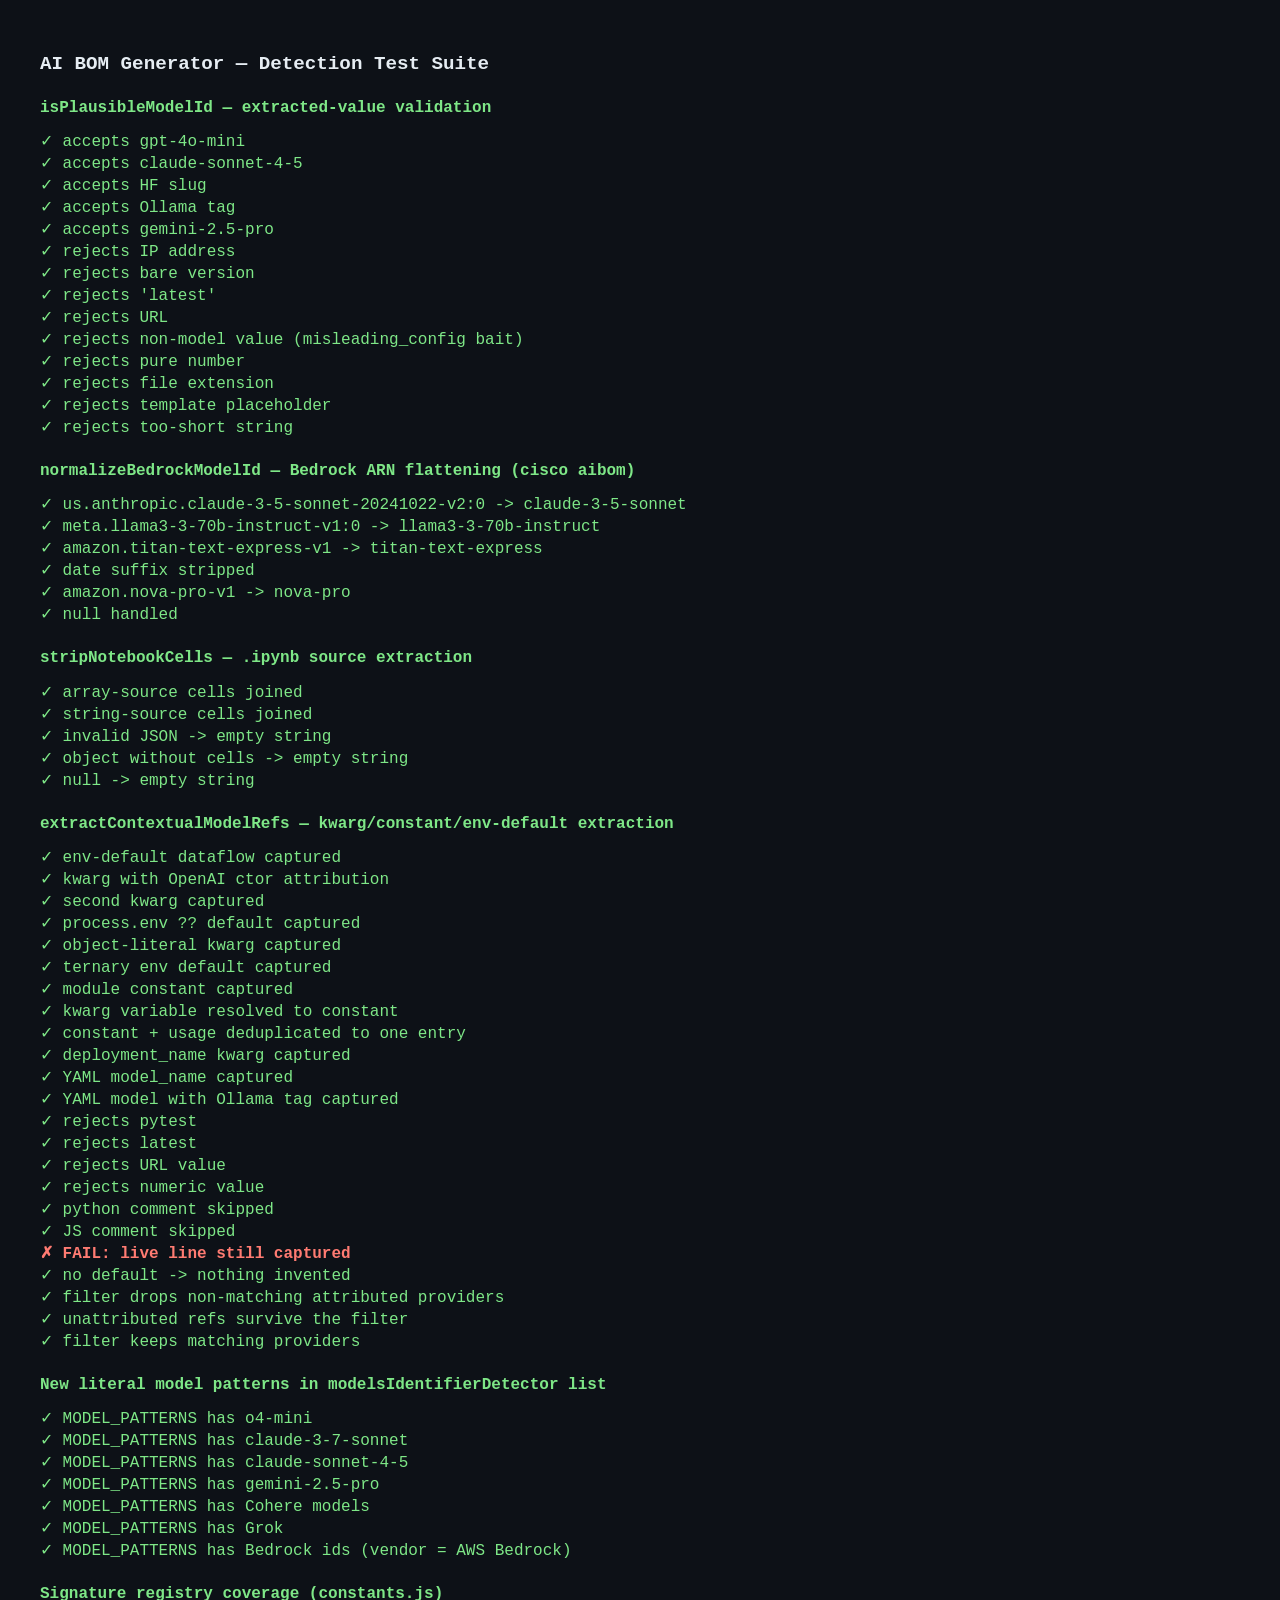
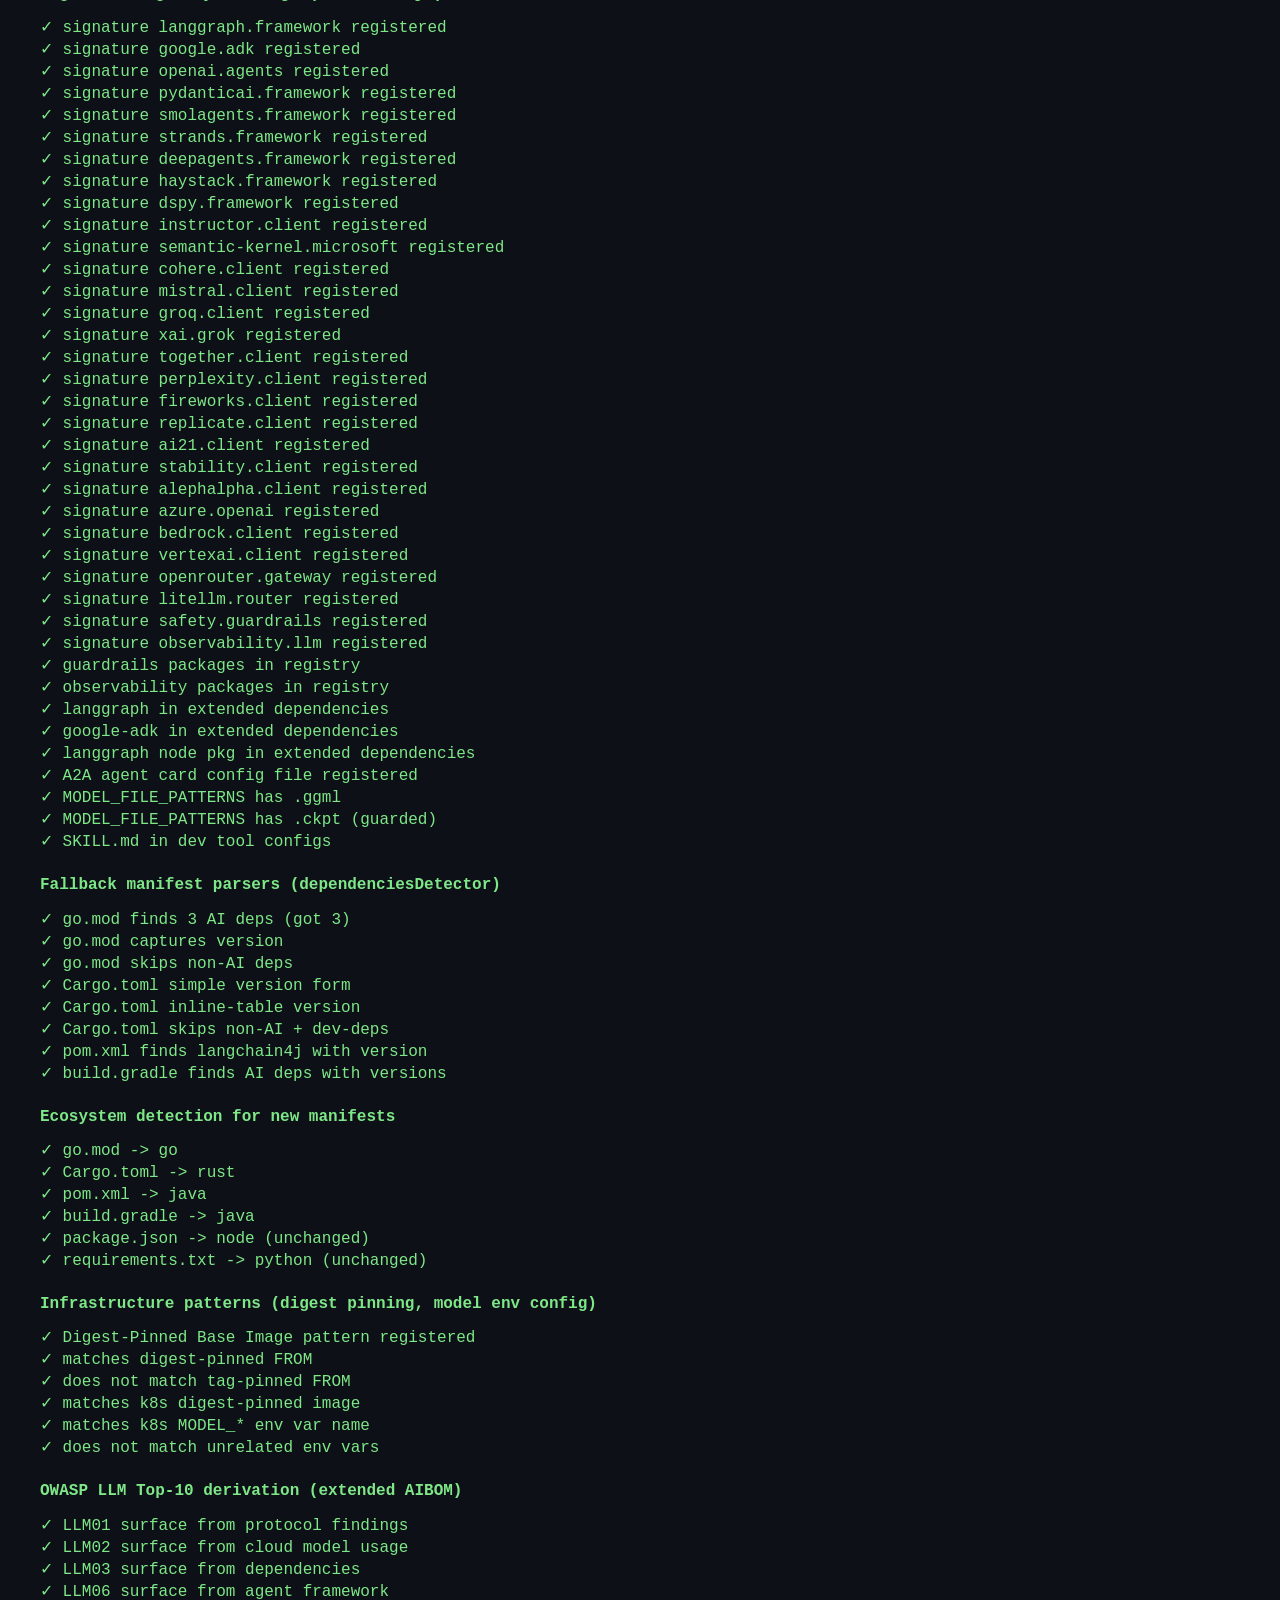
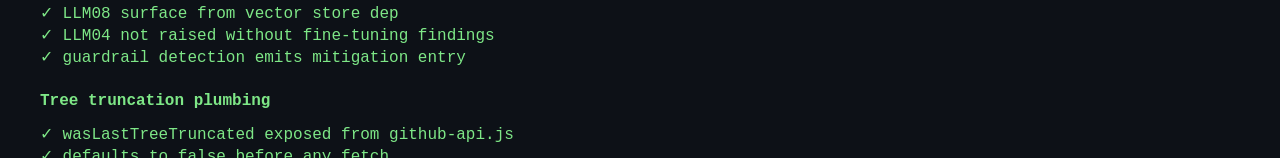
==== tests.html @ 9c6c22d3 "compliance to standard and fine dining" ====
<!DOCTYPE html>
<html lang="en">
<head>
<meta charset="UTF-8">
<meta name="viewport" content="width=device-width, initial-scale=1.0">
<title>AI BOM Generator - Detection Test Suite</title>
<!--
  Self-contained test harness for the detection logic added in the 2026-11 gap
  analysis (no backend, no frameworks - plain HTML/JS like the rest of the app).

  Run: open this file in a browser (or serve the repo root and visit /tests.html).
  It loads the real app scripts (constants/utils/github-api/detectors/
  extended-aibom-generator) and asserts against their pure functions with
  fixtures taken from the reference projects in projects/.
-->
<style>
  body { font-family: ui-monospace, monospace; background: #0d1117; color: #e6edf3; padding: 2rem; }
  h1 { font-size: 1.2rem; } h2 { font-size: 1rem; margin-top: 1.5rem; color: #7ee787; }
  .pass { color: #7ee787; } .fail { color: #ff7b72; font-weight: bold; }
  .case { padding: 1px 0; } #summary { margin-top: 1.5rem; font-size: 1.1rem; border-top: 1px solid #30363d; padding-top: 1rem; }
</style>
</head>
<body>
<h1>AI BOM Generator — Detection Test Suite</h1>
<div id="results"></div>
<div id="summary"></div>

<!-- Load the real app scripts (order matches index.html) -->
<script src="js/constants.js"></script>
<script src="js/utils.js"></script>
<script src="js/github-api.js"></script>
<script src="js/detectors.js"></script>
<script src="js/extended-aibom-generator.js"></script>

<script>
"use strict";
const out = [];
let passed = 0, failed = 0;
function assert(cond, msg) {
  if (cond) { passed++; out.push(`<div class="case pass">✓ ${msg}</div>`); }
  else { failed++; out.push(`<div class="case fail">✗ FAIL: ${msg}</div>`); }
}
function section(name) { out.push(`<h2>${name}</h2>`); }

// ---------------------------------------------------------------------------
section("isPlausibleModelId — extracted-value validation");
assert(isPlausibleModelId("gpt-4o-mini") === true, "accepts gpt-4o-mini");
assert(isPlausibleModelId("claude-sonnet-4-5") === true, "accepts claude-sonnet-4-5");
assert(isPlausibleModelId("meta-llama/Llama-2-7b-chat-hf") === true, "accepts HF slug");
assert(isPlausibleModelId("qwen3:4b") === true, "accepts Ollama tag");
assert(isPlausibleModelId("gemini-2.5-pro") === true, "accepts gemini-2.5-pro");
assert(isPlausibleModelId("192.168.1.1") === false, "rejects IP address");
assert(isPlausibleModelId("1.2.3") === false, "rejects bare version");
assert(isPlausibleModelId("latest") === false, "rejects 'latest'");
assert(isPlausibleModelId("https://api.openai.com") === false, "rejects URL");
assert(isPlausibleModelId("pytest") === false, "rejects non-model value (misleading_config bait)");
assert(isPlausibleModelId("12345") === false, "rejects pure number");
assert(isPlausibleModelId("logo.png") === false, "rejects file extension");
assert(isPlausibleModelId("{{model_name}}") === false, "rejects template placeholder");
assert(isPlausibleModelId("ab") === false, "rejects too-short string");

// ---------------------------------------------------------------------------
section("normalizeBedrockModelId — Bedrock ARN flattening (cisco aibom)");
assert(normalizeBedrockModelId("us.anthropic.claude-3-5-sonnet-20241022-v2:0") === "claude-3-5-sonnet",
  "us.anthropic.claude-3-5-sonnet-20241022-v2:0 -> claude-3-5-sonnet");
assert(normalizeBedrockModelId("meta.llama3-3-70b-instruct-v1:0") === "llama3-3-70b-instruct",
  "meta.llama3-3-70b-instruct-v1:0 -> llama3-3-70b-instruct");
assert(normalizeBedrockModelId("amazon.titan-text-express-v1") === "titan-text-express",
  "amazon.titan-text-express-v1 -> titan-text-express");
assert(normalizeBedrockModelId("anthropic.claude-3-5-haiku-20241022-v1:0") === "claude-3-5-haiku",
  "date suffix stripped");
assert(normalizeBedrockModelId("amazon.nova-pro-v1") === "nova-pro", "amazon.nova-pro-v1 -> nova-pro");
assert(normalizeBedrockModelId(null) === null, "null handled");

// ---------------------------------------------------------------------------
section("stripNotebookCells — .ipynb source extraction");
const nb = JSON.stringify({ cells: [
  { cell_type: "code", source: ["import openai as oa\n", "client = oa.OpenAI()"] },
  { cell_type: "markdown", source: ["# notes"] },
  { cell_type: "code", source: "model = \"gpt-4o\"" }
]});
const stripped = stripNotebookCells(nb);
assert(stripped.includes("client = oa.OpenAI()"), "array-source cells joined");
assert(stripped.includes("model = \"gpt-4o\""), "string-source cells joined");
assert(stripNotebookCells("not json") === "", "invalid JSON -> empty string");
assert(stripNotebookCells(JSON.stringify({ foo: 1 })) === "", "object without cells -> empty string");
assert(stripNotebookCells(null) === "", "null -> empty string");

// ---------------------------------------------------------------------------
section("extractContextualModelRefs — kwarg/constant/env-default extraction");
{
  // akumar0205 adversarial/env_driven.py scenario
  const py1 = 'import os\nfrom langchain_openai import ChatOpenAI\nSELECTED_MODEL = os.environ.get("APP_MODEL", "gpt-4o-mini")\nllm = ChatOpenAI(model=SELECTED_MODEL)\n';
  const r1 = extractContextualModelRefs(py1);
  assert(r1.some(r => r.model === "gpt-4o-mini" && r.method === "env-default"), "env-default dataflow captured");

  // cisco-style kwarg with constructor attribution
  const py2 = 'from openai import OpenAI\nclient = OpenAI(model="gpt-4o-mini-2024-07-18")\nresp = client.chat.completions.create(model="o4-mini", messages=[])\n';
  const r2 = extractContextualModelRefs(py2);
  assert(r2.some(r => r.model === "gpt-4o-mini-2024-07-18" && r.provider === "OpenAI"), "kwarg with OpenAI ctor attribution");
  assert(r2.some(r => r.model === "o4-mini"), "second kwarg captured");

  // JS wrapper factory (akumar adversarial/wrapper_factory.ts)
  const ts1 = 'import OpenAI from "openai";\nconst MODEL_NAME = process.env.APP_MODEL ?? "gpt-4o-mini";\nconst pinned = new OpenAI({ apiKey: key, model: "gpt-4.1-mini" });\n';
  const r3 = extractContextualModelRefs(ts1);
  assert(r3.some(r => r.model === "gpt-4o-mini" && r.method === "env-default"), "process.env ?? default captured");
  assert(r3.some(r => r.model === "gpt-4.1-mini"), "object-literal kwarg captured");

  // Ternary default
  const ts2 = 'const m = process.env.LLM_MODEL ? process.env.LLM_MODEL : "claude-sonnet-4-5";';
  assert(extractContextualModelRefs(ts2).some(r => r.model === "claude-sonnet-4-5"), "ternary env default captured");

  // Constant assignment + variable resolution
  // (assignment and its kwarg usage dedupe to one entry keyed by first method seen)
  const py3 = 'DEFAULT_MODEL = "deepseek-v3"\nagent = AssistantAgent(name="helper", model=DEFAULT_MODEL)\n';
  const r5 = extractContextualModelRefs(py3);
  assert(r5.some(r => r.model === "deepseek-v3"), "module constant captured");
  assert(r5.some(r => r.method === "constant-DEFAULT_MODEL"), "kwarg variable resolved to constant");
  assert(r5.filter(r => r.model === "deepseek-v3").length === 1, "constant + usage deduplicated to one entry");

  // Azure deployment_name
  const az = 'deployment = AzureOpenAI(azure_endpoint=ep, deployment_name="gpt-35-turbo", api_key=k)';
  assert(extractContextualModelRefs(az).some(r => r.model === "gpt-35-turbo"), "deployment_name kwarg captured");

  // YAML-style config
  const yml = 'provider:\n  model_name: "gemini-2.5-flash"\n  model: "qwen3:32b"\n';
  const ry = extractContextualModelRefs(yml);
  assert(ry.some(r => r.model === "gemini-2.5-flash"), "YAML model_name captured");
  assert(ry.some(r => r.model === "qwen3:32b"), "YAML model with Ollama tag captured");

  // False-positive baits (akumar misleading_config.yaml + junk kwargs)
  const fp = 'model_trainer = "pytest"\nfoo(model="latest")\nbar(model_name="https://api.example.com")\nbaz(model="12345")\n';
  const rf = extractContextualModelRefs(fp);
  assert(!rf.some(r => r.model === "pytest"), "rejects pytest");
  assert(!rf.some(r => r.model === "latest"), "rejects latest");
  assert(!rf.some(r => r.model.includes("https")), "rejects URL value");
  assert(!rf.some(r => r.model === "12345"), "rejects numeric value");

  // Comments skipped
  const cm = '# model = "gpt-4o"\n// const x = "claude-3-opus"\nconst y = "gemini-2.5-pro";\n';
  const rc = extractContextualModelRefs(cm);
  assert(!rc.some(r => r.model === "gpt-4o"), "python comment skipped");
  assert(!rc.some(r => r.model === "claude-3-opus"), "JS comment skipped");
  assert(rc.some(r => r.model === "gemini-2.5-pro"), "live line still captured");

  // No default -> no invented model
  const nd = 'model=os.environ.get("OPENAI_MODEL")\nfoo(model=API_MODEL)';
  assert(extractContextualModelRefs(nd).length === 0, "no default -> nothing invented");

  // Provider filter: attributed refs must match detected providers;
  // unattributed (provider === null) refs are kept deliberately - discovering
  // unknown models is the point of contextual extraction.
  {
    const rFiltered = extractContextualModelRefs(py2, new Set(["Anthropic"]));
    assert(!rFiltered.some(r => r.provider === "OpenAI"), "filter drops non-matching attributed providers");
    assert(rFiltered.some(r => r.provider === null && r.model === "o4-mini"), "unattributed refs survive the filter");
    assert(extractContextualModelRefs(py2, new Set(["OpenAI"])).length === 2, "filter keeps matching providers");
  }
}

// ---------------------------------------------------------------------------
section("New literal model patterns in modelsIdentifierDetector list");
{
  // MODEL_PATTERNS (config detector) derives from AI_SIGNATURES models entries:
  const mp = MODEL_PATTERNS.map(p => `${p.provider}|${p.pattern.source}`);
  assert(mp.some(s => s.startsWith("OpenAI|") && s.includes("o4-mini")), "MODEL_PATTERNS has o4-mini");
  assert(mp.some(s => s.startsWith("Anthropic|") && s.includes("claude-3-7-sonnet")), "MODEL_PATTERNS has claude-3-7-sonnet");
  assert(mp.some(s => s.startsWith("Anthropic|") && s.includes("claude-sonnet-4-5")), "MODEL_PATTERNS has claude-sonnet-4-5");
  assert(mp.some(s => s.startsWith("Google|") && s.includes("gemini-2\\.5-pro")), "MODEL_PATTERNS has gemini-2.5-pro");
  assert(mp.some(s => s.startsWith("Cohere|")), "MODEL_PATTERNS has Cohere models");
  assert(mp.some(s => s.startsWith("xAI|")), "MODEL_PATTERNS has Grok");
  assert(mp.some(s => s.startsWith("AWS Bedrock|")), "MODEL_PATTERNS has Bedrock ids (vendor = AWS Bedrock)");
}

// ---------------------------------------------------------------------------
section("Signature registry coverage (constants.js)");
{
  const all = Object.values(AI_SIGNATURES).flat();
  const ids = all.map(s => s.id);
  for (const expected of ["langgraph.framework", "google.adk", "openai.agents", "pydanticai.framework",
    "smolagents.framework", "strands.framework", "deepagents.framework", "haystack.framework",
    "dspy.framework", "instructor.client", "semantic-kernel.microsoft", "cohere.client", "mistral.client",
    "groq.client", "xai.grok", "together.client", "perplexity.client", "fireworks.client", "replicate.client",
    "ai21.client", "stability.client", "alephalpha.client", "azure.openai", "bedrock.client",
    "vertexai.client", "openrouter.gateway", "litellm.router", "safety.guardrails", "observability.llm"]) {
    assert(ids.includes(expected), `signature ${expected} registered`);
  }
  assert((AI_PACKAGE_REGISTRY.guardrails?.python || []).includes("nemoguardrails"), "guardrails packages in registry");
  assert((AI_PACKAGE_REGISTRY.llm_observability?.python || []).includes("langfuse"), "observability packages in registry");
  assert(AI_EXTENDED_DEPENDENCIES.python.includes("langgraph"), "langgraph in extended dependencies");
  assert(AI_EXTENDED_DEPENDENCIES.python.includes("google-adk"), "google-adk in extended dependencies");
  assert(AI_EXTENDED_DEPENDENCIES.node.includes("@langchain/langgraph"), "langgraph node pkg in extended dependencies");
  assert(AI_PROTOCOL_PATTERNS.a2a.config_files.includes(".well-known/agent.json"), "A2A agent card config file registered");
  assert(MODEL_FILE_PATTERNS.some(p => p.extension === ".ggml"), "MODEL_FILE_PATTERNS has .ggml");
  assert(MODEL_FILE_PATTERNS.some(p => p.extension === ".ckpt" && p.pathMatch), "MODEL_FILE_PATTERNS has .ckpt (guarded)");
  assert(AI_DEV_TOOLS.ide_copilots.config_files.includes("SKILL.md"), "SKILL.md in dev tool configs");
}

// ---------------------------------------------------------------------------
section("Fallback manifest parsers (dependenciesDetector)");
{
  const GO = ["github.com/sashabaranov/go-openai", "github.com/anthropics/anthropic-sdk-go", "github.com/tmc/langchaingo"];
  const RUST = ["async-openai", "candle-core"];
  const JAVA = ["dev.langchain4j:langchain4j", "com.openai:openai-java", "com.google.cloud:google-cloud-aiplatform"];

  const goMod = 'module github.com/example/app\n\ngo 1.22\n\nrequire github.com/sashabaranov/go-openai v1.32.5\n\nrequire (\n\tgithub.com/anthropics/anthropic-sdk-go v0.2.0\n\tgithub.com/gin-gonic/gin v0.9.1\n\tgithub.com/tmc/langchaingo v0.1.12\n)\n';
  const gd = findInGoMod(goMod, GO);
  assert(gd.length === 3, `go.mod finds 3 AI deps (got ${gd.length})`);
  assert(gd[0].version === "v1.32.5", "go.mod captures version");
  assert(findInGoMod("require github.com/stretchr/testify v1.9.0", GO).length === 0, "go.mod skips non-AI deps");

  const cargo = '[package]\nname = "app"\n\n[dependencies]\ntokio = { version = "1", features = ["full"] }\nasync-openai = "0.27"\ncandle-core = { version = "0.8" }\n\n[dev-dependencies]\nllm = "0.13"\n';
  const cd = findInCargoToml(cargo, RUST);
  assert(cd.some(d => d.name === "async-openai" && d.version === "0.27"), "Cargo.toml simple version form");
  assert(cd.some(d => d.name === "candle-core" && d.version === "0.8"), "Cargo.toml inline-table version");
  assert(!cd.some(d => d.name === "tokio" || d.name === "llm"), "Cargo.toml skips non-AI + dev-deps");

  const pom = '<project>\n  <dependency>\n    <groupId>dev.langchain4j</groupId>\n    <artifactId>langchain4j-open-ai</artifactId>\n    <version>1.0.0-beta3</version>\n  </dependency>\n  <dependency>\n    <groupId>org.apache.commons</groupId>\n    <artifactId>commons-lang3</artifactId>\n  </dependency>\n</project>';
  const pd = findInPomXml(pom, JAVA);
  assert(pd.length === 1 && pd[0].name === "dev.langchain4j:langchain4j-open-ai" && pd[0].version === "1.0.0-beta3",
    "pom.xml finds langchain4j with version");

  const gradle = 'dependencies {\n    implementation \'com.openai:openai-java:0.1.1\'\n    implementation "com.google.cloud:google-cloud-aiplatform:3.50.0"\n    testImplementation \'junit:junit:4.13\'\n}';
  const grd = findInGradle(gradle, JAVA);
  assert(grd.length === 2 && grd[0].version === "0.1.1", "build.gradle finds AI deps with versions");
}

// ---------------------------------------------------------------------------
section("Ecosystem detection for new manifests");
{
  assert(detectEcosystem("go.mod") === "go", "go.mod -> go");
  assert(detectEcosystem("Cargo.toml") === "rust", "Cargo.toml -> rust");
  assert(detectEcosystem("pom.xml") === "java", "pom.xml -> java");
  assert(detectEcosystem("build.gradle") === "java", "build.gradle -> java");
  assert(detectEcosystem("package.json") === "node", "package.json -> node (unchanged)");
  assert(detectEcosystem("requirements.txt") === "python", "requirements.txt -> python (unchanged)");
}

// ---------------------------------------------------------------------------
section("Infrastructure patterns (digest pinning, model env config)");
{
  const digest = INFRASTRUCTURE_PATTERNS.containerization.patterns.find(p => p.platform === "Digest-Pinned Base Image");
  assert(!!digest, "Digest-Pinned Base Image pattern registered");
  assert(digest && digest.pattern.test("FROM ghcr.io/acme/ai-service@sha256:" + "a".repeat(64)), "matches digest-pinned FROM");
  assert(digest && !digest.pattern.test("FROM python:3.11-slim"), "does not match tag-pinned FROM");

  const imgDigest = INFRASTRUCTURE_PATTERNS.orchestration.patterns.find(p => p.platform === "Digest-Pinned Container Image");
  assert(imgDigest && imgDigest.pattern.test("image: us-docker.pkg.dev/org/proj/ai-api@sha256:" + "b".repeat(64)), "matches k8s digest-pinned image");

  const modelEnv = INFRASTRUCTURE_PATTERNS.orchestration.patterns.find(p => p.platform === "AI Model Environment Config");
  assert(modelEnv && modelEnv.pattern.test("          - name: MODEL_DEPLOYMENT\n            value: gpt-4o-mini"), "matches k8s MODEL_* env var name");
  assert(modelEnv && !modelEnv.pattern.test("          - name: APP_LOG_LEVEL\n            value: debug"), "does not match unrelated env vars");
}

// ---------------------------------------------------------------------------
section("OWASP LLM Top-10 derivation (extended AIBOM)");
{
  const findings = [
    { category: "dependencies", title: "Dependency: chromadb", description: "LLM-related dependency: chromadb", dependencyInfo: { name: "chromadb" } },
    { category: "code", title: "CrewAI SDK Usage Detected", description: "Found CrewAI SDK usage" },
    { modelInfo: { provider: "OpenAI", modelName: "gpt-4o" }, title: "OpenAI model", description: "OpenAI model" },
    { category: "protocol", title: "MCP Server Config Usage", description: "Model Context Protocol (MCP) server config" }
  ];
  const owasp = assessOWASPLLMTop10(findings);
  assert(owasp.some(r => r.id === "LLM01" && r.status === "exposure-surface-detected"), "LLM01 surface from protocol findings");
  assert(owasp.some(r => r.id === "LLM02"), "LLM02 surface from cloud model usage");
  assert(owasp.some(r => r.id === "LLM03"), "LLM03 surface from dependencies");
  assert(owasp.some(r => r.id === "LLM06"), "LLM06 surface from agent framework");
  assert(owasp.some(r => r.id === "LLM08" && (r.rationale || "").includes("Vector stores")), "LLM08 surface from vector store dep");
  assert(!owasp.some(r => r.id === "LLM04"), "LLM04 not raised without fine-tuning findings");

  const mitigated = assessOWASPLLMTop10([
    { title: "Guardrails SDK Usage Detected", description: "Found Guardrails SDK usage in 1 file(s)" }
  ]);
  assert(mitigated.some(r => r.id === "MITIGATION"), "guardrail detection emits mitigation entry");
}

// ---------------------------------------------------------------------------
section("Tree truncation plumbing");
{
  assert(typeof wasLastTreeTruncated === "function", "wasLastTreeTruncated exposed from github-api.js");
  assert(wasLastTreeTruncated() === false, "defaults to false before any fetch");
}

// ---------------------------------------------------------------------------
document.getElementById("results").innerHTML = out.join("");
document.getElementById("summary").innerHTML =
  `<span class="${failed === 0 ? "pass" : "fail"}">${passed} passed, ${failed} failed</span>` +
  (failed === 0 ? " — all detection tests green ✅" : " — see failures above ❌");
</script>
</body>
</html>
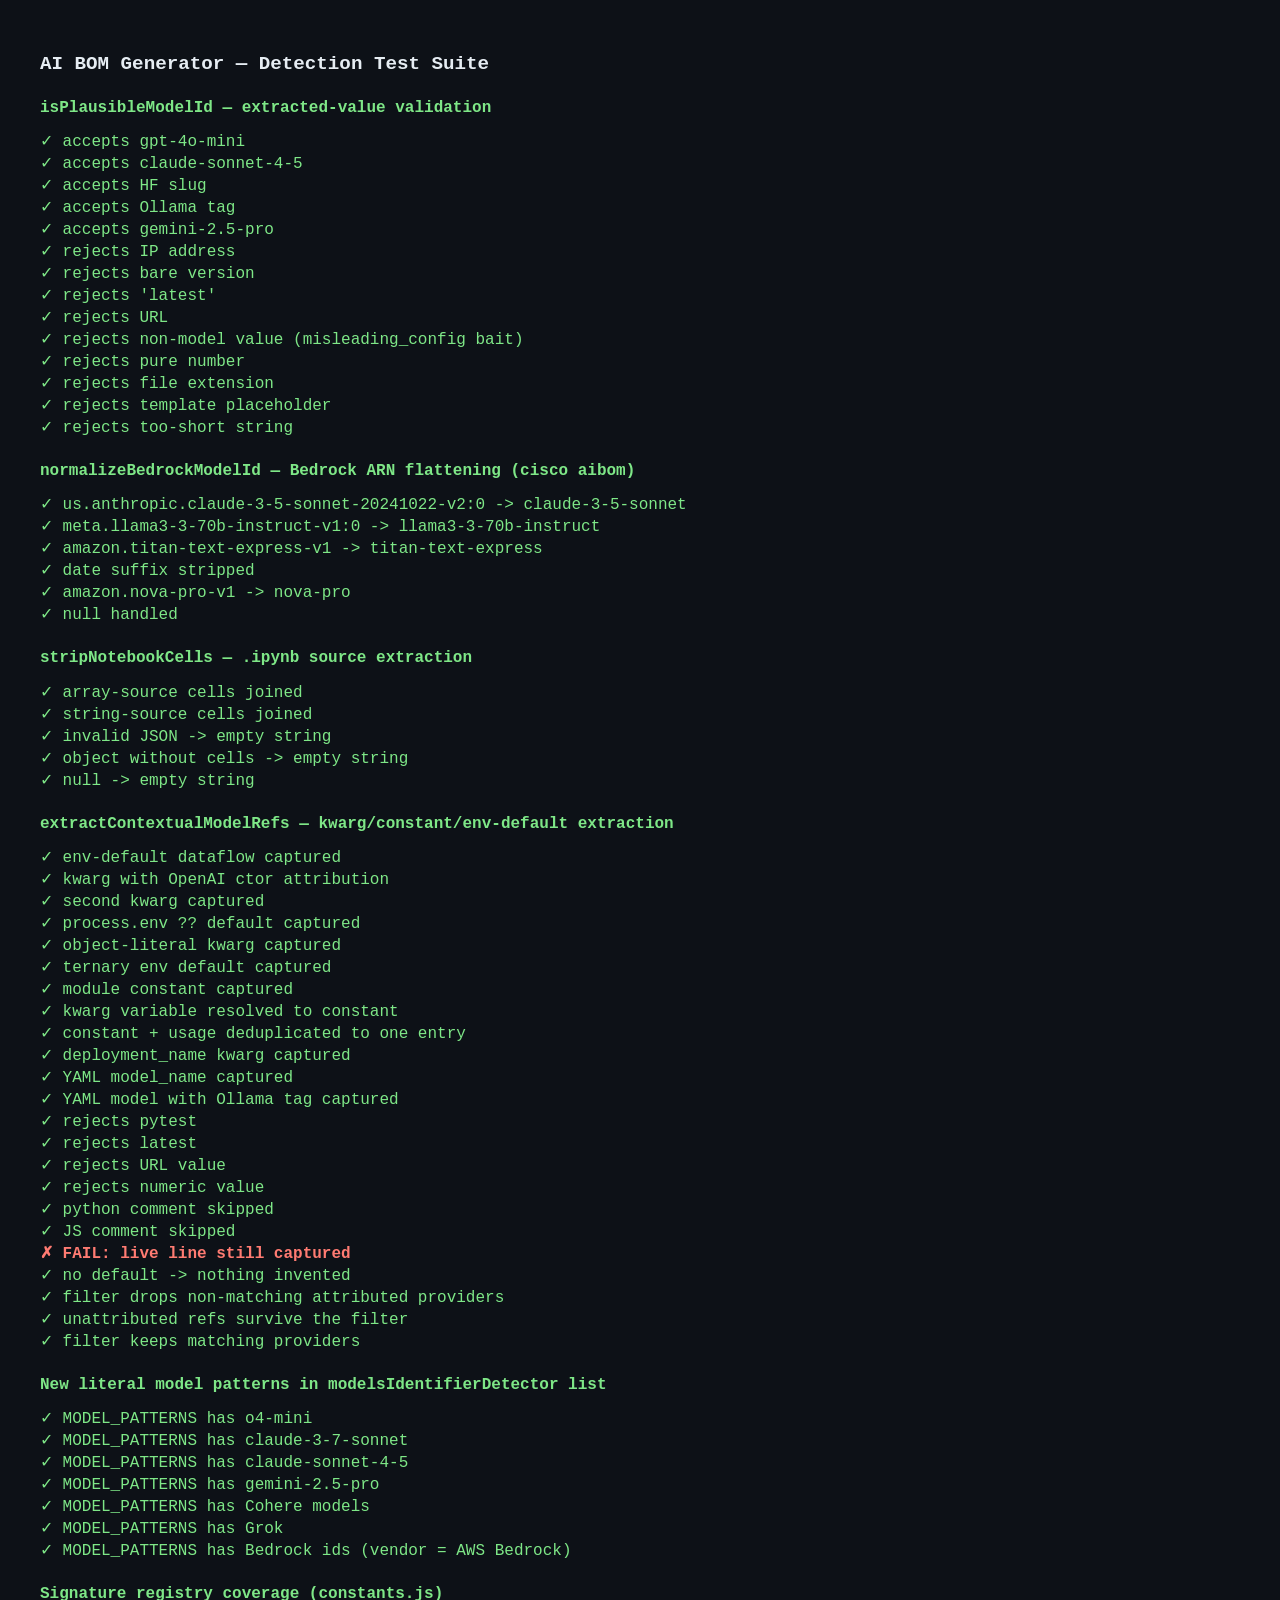
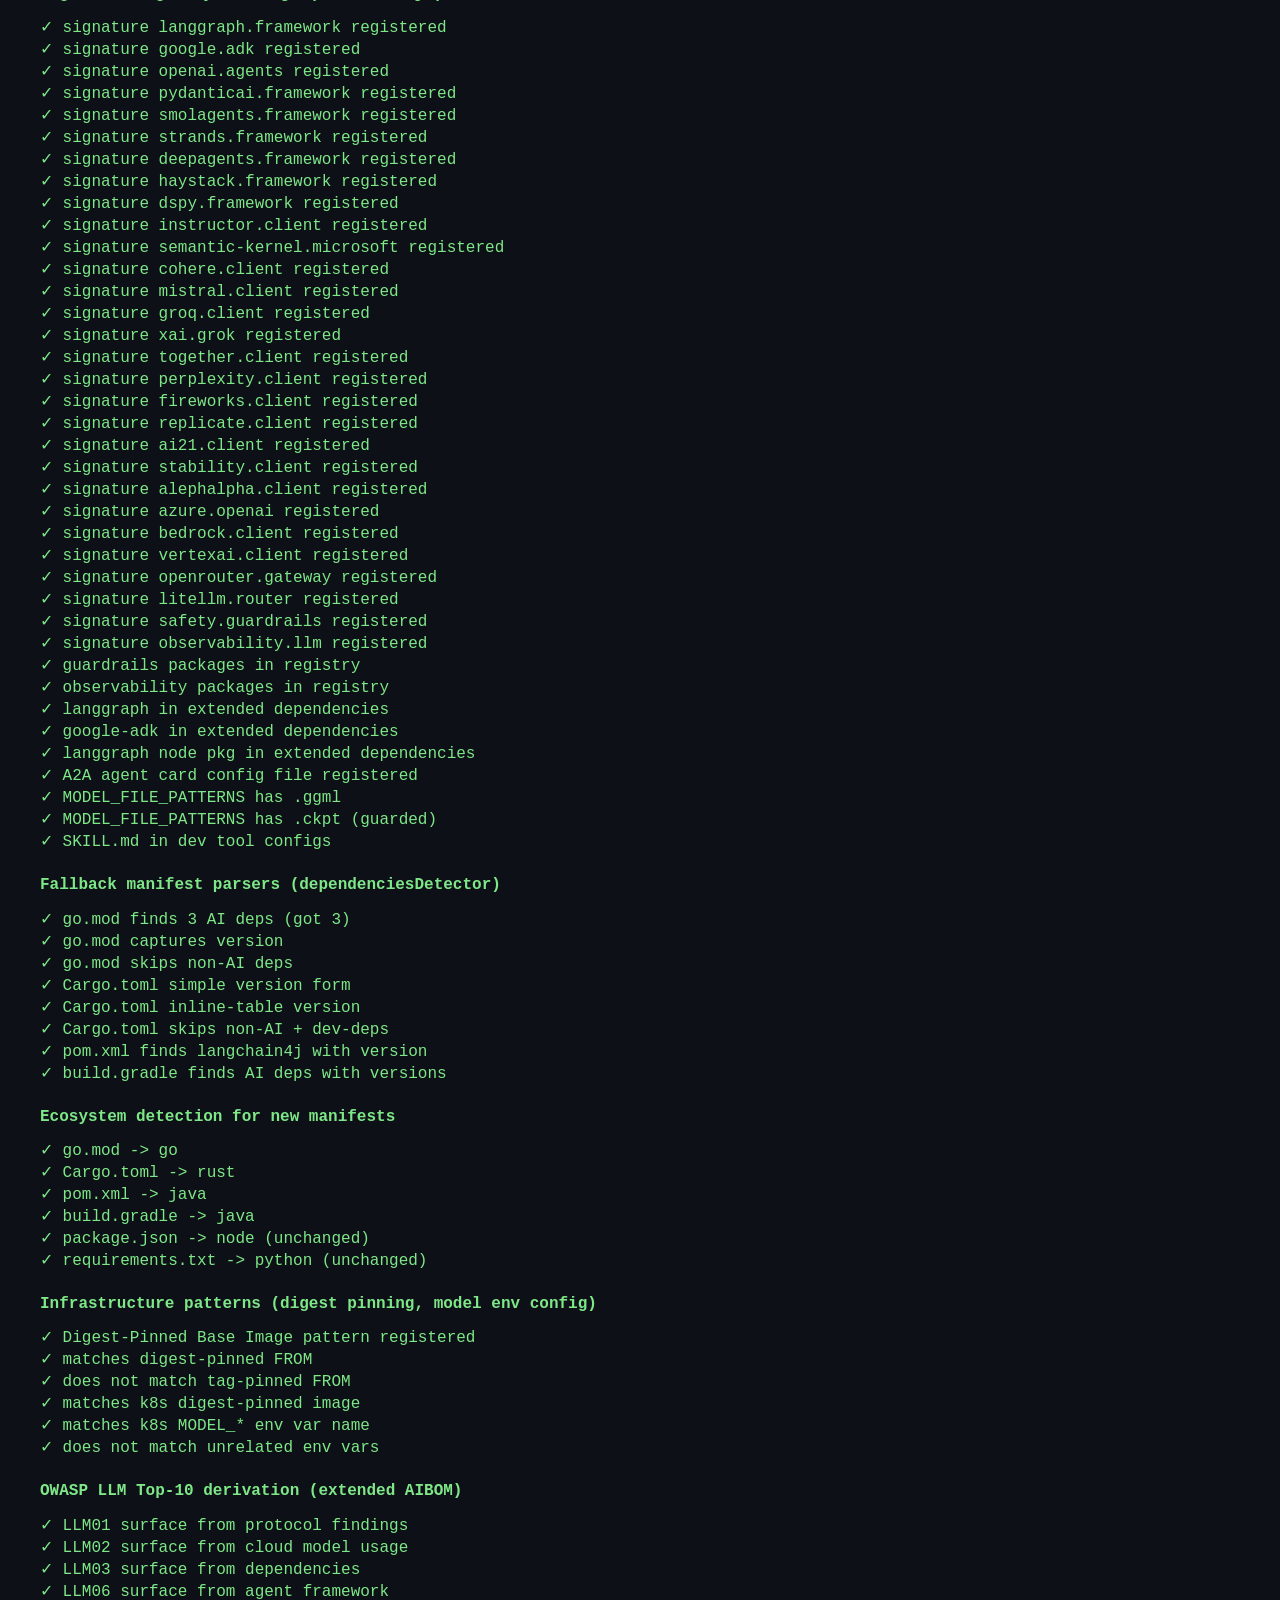
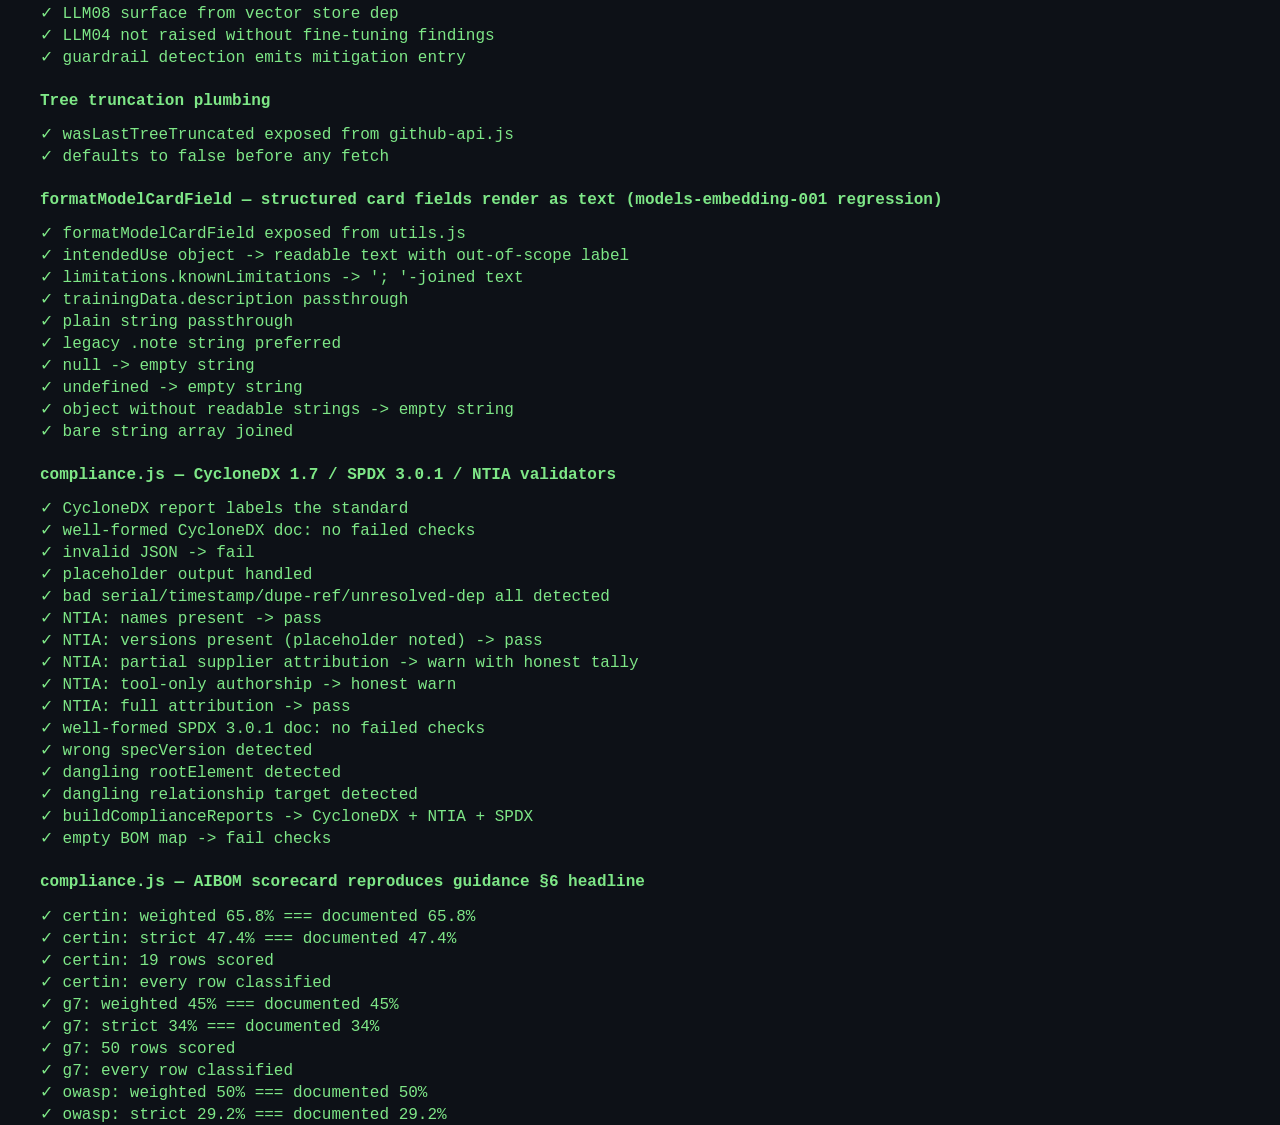
==== commit a3a29088: "showing compliance status" ====
--- a/tests.html
+++ b/tests.html
@@ -31,6 +31,7 @@
 <script src="js/github-api.js"></script>
 <script src="js/detectors.js"></script>
 <script src="js/extended-aibom-generator.js"></script>
+<script src="js/compliance.js"></script>
 
 <script>
 "use strict";
@@ -283,6 +284,119 @@
 }
 
 // ---------------------------------------------------------------------------
+section("formatModelCardField — structured card fields render as text (models-embedding-001 regression)");
+{
+  assert(typeof formatModelCardField === "function", "formatModelCardField exposed from utils.js");
+  // Real card for Google models/embedding-001: intendedUse/limitations are
+  // objects — used to render as "[object Object]" in the findings UI.
+  const card = {
+    intendedUse: {
+      primaryUses: ["Semantic search and retrieval", "Document similarity"],
+      outOfScope: ["Text generation"]
+    },
+    limitations: { knownLimitations: ["Superseded by text-embedding-004", "2048-token input cap"] },
+    trainingData: { description: "Trained on diverse text data." }
+  };
+  const intended = formatModelCardField(card.intendedUse, { primaryUses: "", primaryUseCases: "", outOfScope: "Out of scope" });
+  assert(intended === "Semantic search and retrieval; Document similarity. Out of scope: Text generation",
+    "intendedUse object -> readable text with out-of-scope label");
+  assert(formatModelCardField(card.limitations, { knownLimitations: "" }) === "Superseded by text-embedding-004; 2048-token input cap",
+    "limitations.knownLimitations -> '; '-joined text");
+  assert(formatModelCardField(card.trainingData, { description: "" }) === "Trained on diverse text data.",
+    "trainingData.description passthrough");
+  assert(formatModelCardField("plain string") === "plain string", "plain string passthrough");
+  assert(formatModelCardField({ note: "legacy" }) === "legacy", "legacy .note string preferred");
+  assert(formatModelCardField(null) === "", "null -> empty string");
+  assert(formatModelCardField(undefined, {}) === "", "undefined -> empty string");
+  assert(formatModelCardField({ noReadables: { x: 1 } }) === "", "object without readable strings -> empty string");
+  assert(formatModelCardField(["a", "b"]) === "a; b", "bare string array joined");
+}
+
+// ---------------------------------------------------------------------------
+section("compliance.js — CycloneDX 1.7 / SPDX 3.0.1 / NTIA validators");
+{
+  const goodCdx = {
+    bomFormat: "CycloneDX", specVersion: "1.7", version: 1,
+    serialNumber: "urn:uuid:123e4567-e89b-12d3-a456-426614174000",
+    metadata: {
+      timestamp: "2026-11-21T00:00:00.000Z",
+      tools: { components: [{ type: "application", "bom-ref": "tool", name: "AI BOM Generator", version: "1.0.0" }] },
+      component: { type: "application", "bom-ref": "repo", name: "repo", purl: "pkg:github/o/r" }
+    },
+    components: [
+      { type: "machine-learning-model", "bom-ref": "m1", name: "m", version: "latest", purl: "pkg:ml/x/m", author: "Prov" },
+      { type: "library", "bom-ref": "l1", name: "lib", version: "1.0.0", purl: "pkg:pypi/lib@1.0.0" }
+    ],
+    dependencies: [{ ref: "repo", dependsOn: ["m1", "l1"] }]
+  };
+  const goodText = JSON.stringify(goodCdx);
+  const rc = validateCycloneDXBom(goodText);
+  assert(rc.standard === "CycloneDX 1.7", "CycloneDX report labels the standard");
+  assert(rc.checks.every(c => c.status !== "fail"), "well-formed CycloneDX doc: no failed checks");
+  assert(validateCycloneDXBom("{ not json").checks[0].status === "fail", "invalid JSON -> fail");
+  assert(validateCycloneDXBom("// No findings selected").checks[0].detail.includes("No findings"),
+    "placeholder output handled");
+  const bad = JSON.parse(goodText);
+  bad.serialNumber = "nope"; bad.metadata.timestamp = "nope";
+  bad.components[0]["bom-ref"] = "l1"; bad.dependencies[0].dependsOn.push("ghost");
+  const rb = validateCycloneDXBom(JSON.stringify(bad));
+  assert(["serial", "timestamp", "bom-ref", "dependency-refs"].every(id => rb.checks.find(c => c.id === id).status === "fail"),
+    "bad serial/timestamp/dupe-ref/unresolved-dep all detected");
+
+  const rn = checkNtiaMinimumElements(goodText);
+  assert(rn.checks.find(c => c.id === "ntia-name").status === "pass", "NTIA: names present -> pass");
+  assert(rn.checks.find(c => c.id === "ntia-version").status === "pass", "NTIA: versions present (placeholder noted) -> pass");
+  assert(rn.checks.find(c => c.id === "ntia-supplier").status === "warn" &&
+         rn.checks.find(c => c.id === "ntia-supplier").detail.includes("1/2"),
+    "NTIA: partial supplier attribution -> warn with honest tally");
+  assert(rn.checks.find(c => c.id === "ntia-author").status === "warn", "NTIA: tool-only authorship -> honest warn");
+  goodCdx.components[1].supplier = { name: "PSF" };
+  assert(checkNtiaMinimumElements(JSON.stringify(goodCdx)).checks.find(c => c.id === "ntia-supplier").status === "pass",
+    "NTIA: full attribution -> pass");
+
+  const goodSpdx = {
+    "@context": "https://spdx.org/rdf/3.0.1/spdx-context.jsonld",
+    "@id": "https://x/SpdxDocument", type: "SpdxDocument", spdxId: "https://x/SpdxDocument",
+    creationInfo: { type: "CreationInfo", specVersion: "3.0.1", created: "2026-11-21T00:00:00.000Z", createdBy: ["Tool: t-1"] },
+    name: "AI BOM",
+    element: [
+      { "@id": "https://x/Repo", type: "software_Package", spdxId: "https://x/Repo", name: "repo" },
+      { "@id": "https://x/Ai", type: "software_Package", spdxId: "https://x/Ai", name: "m" },
+      { "@id": "https://x/Rel", type: "Relationship", spdxId: "https://x/Rel", relationshipType: "dependsOn", from: "https://x/Repo", to: ["https://x/Ai"] }
+    ],
+    rootElement: ["https://x/Repo"]
+  };
+  const rs = validateSpdxBom(JSON.stringify(goodSpdx));
+  assert(rs.checks.every(c => c.status !== "fail"), "well-formed SPDX 3.0.1 doc: no failed checks");
+  const badSpdx = JSON.parse(JSON.stringify(goodSpdx));
+  badSpdx.creationInfo.specVersion = "3.0.0";
+  badSpdx.rootElement = ["https://x/Missing"];
+  badSpdx.element[2].to = ["https://x/Ghost"];
+  const rsb = validateSpdxBom(JSON.stringify(badSpdx));
+  assert(rsb.checks.find(c => c.id === "creation-spec").status === "fail", "wrong specVersion detected");
+  assert(rsb.checks.find(c => c.id === "root-elements").status === "fail", "dangling rootElement detected");
+  assert(rsb.checks.find(c => c.id === "relationships").status === "fail", "dangling relationship target detected");
+
+  const reports = buildComplianceReports({ "cyclonedx-json": goodText, "spdx": JSON.stringify(goodSpdx) });
+  assert(reports.length === 3, "buildComplianceReports -> CycloneDX + NTIA + SPDX");
+  assert(buildComplianceReports({}).every(r => r.checks[0].status === "fail"), "empty BOM map -> fail checks");
+}
+
+// ---------------------------------------------------------------------------
+section("compliance.js — AIBOM scorecard reproduces guidance §6 headline");
+{
+  const expected = { certin: [65.8, 47.4], g7: [45.0, 34.0], owasp: [50.0, 29.2] };
+  for (const doc of AIBOM_SCORECARD) {
+    const s = computeScorecardStats(doc);
+    const [w, st] = expected[doc.id];
+    assert(s.weightedPct === w, `${doc.id}: weighted ${s.weightedPct}% === documented ${w}%`);
+    assert(s.strictPct === st, `${doc.id}: strict ${s.strictPct}% === documented ${st}%`);
+    assert(s.total === doc.rows.length, `${doc.id}: ${s.total} rows scored`);
+    assert(s.met + s.partial + s.unmet === s.total, `${doc.id}: every row classified`);
+  }
+}
+
+// ---------------------------------------------------------------------------
 document.getElementById("results").innerHTML = out.join("");
 document.getElementById("summary").innerHTML =
   `<span class="${failed === 0 ? "pass" : "fail"}">${passed} passed, ${failed} failed</span>` +
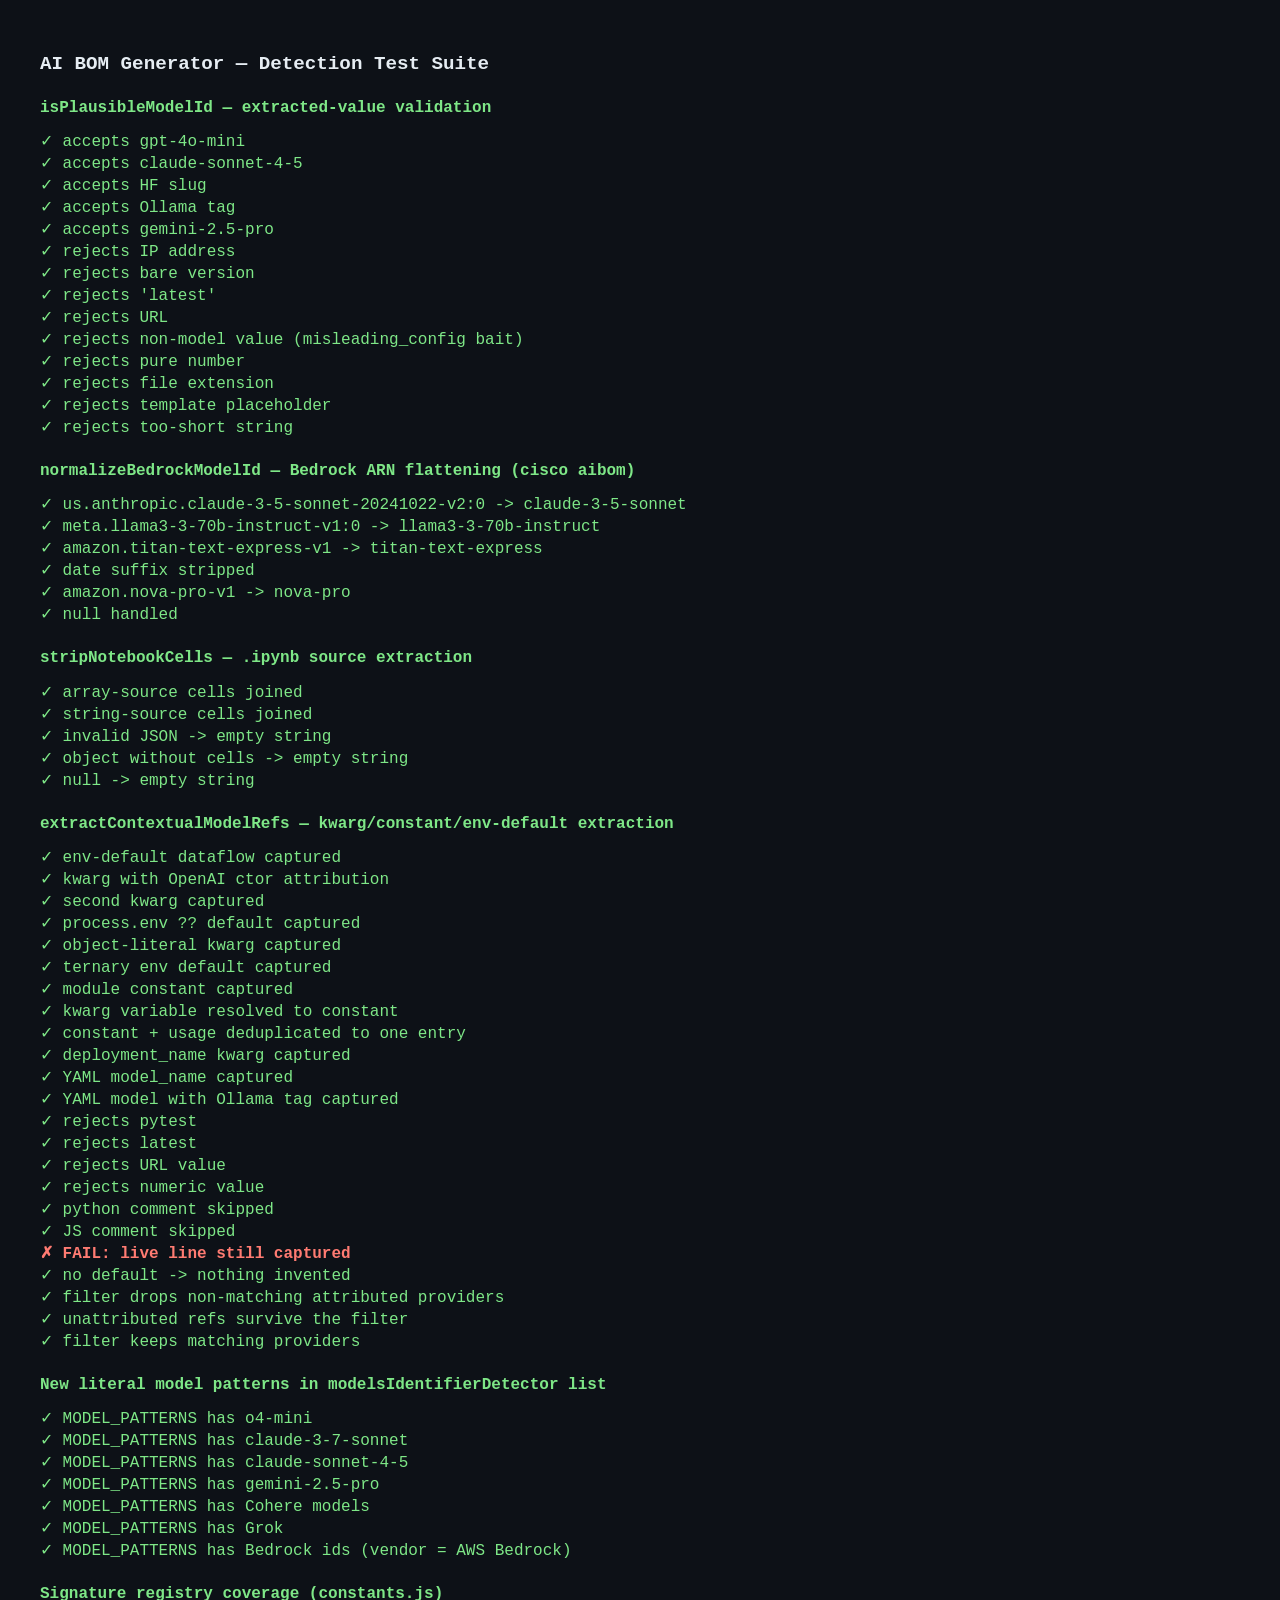
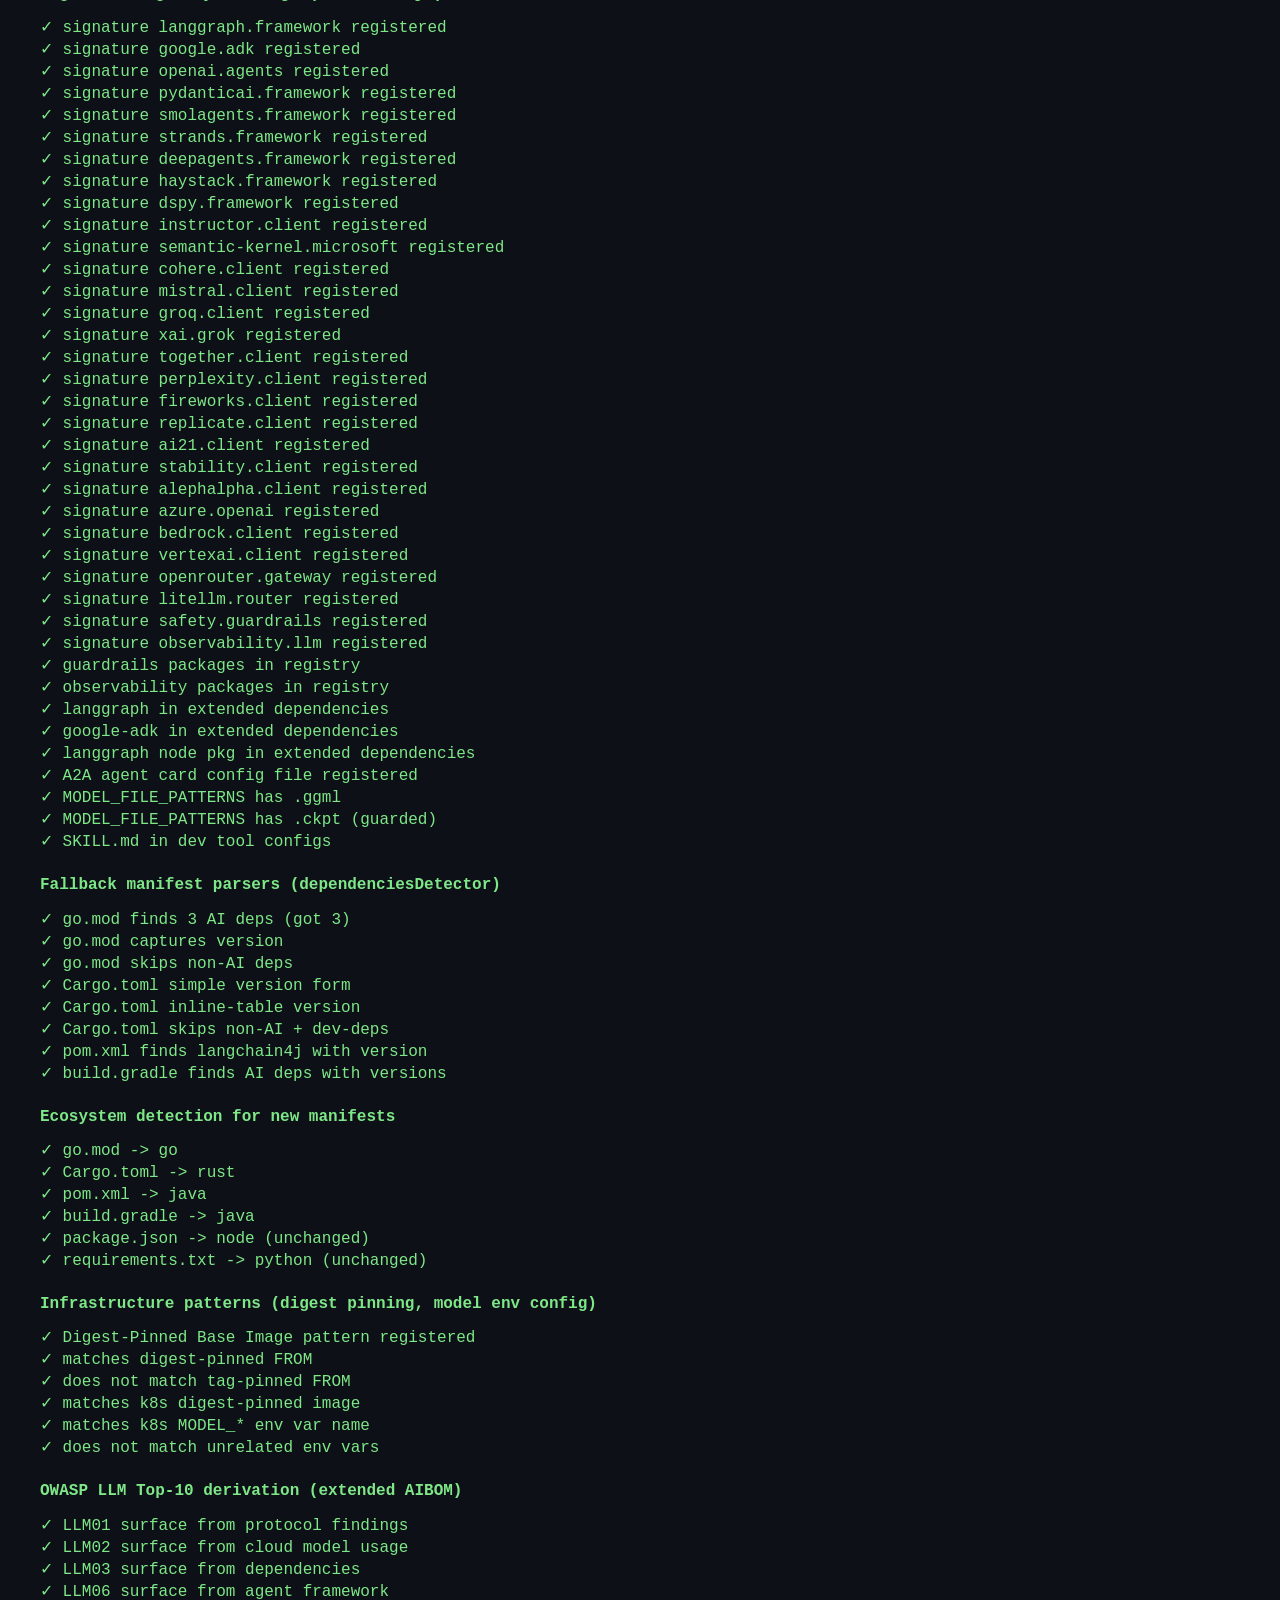
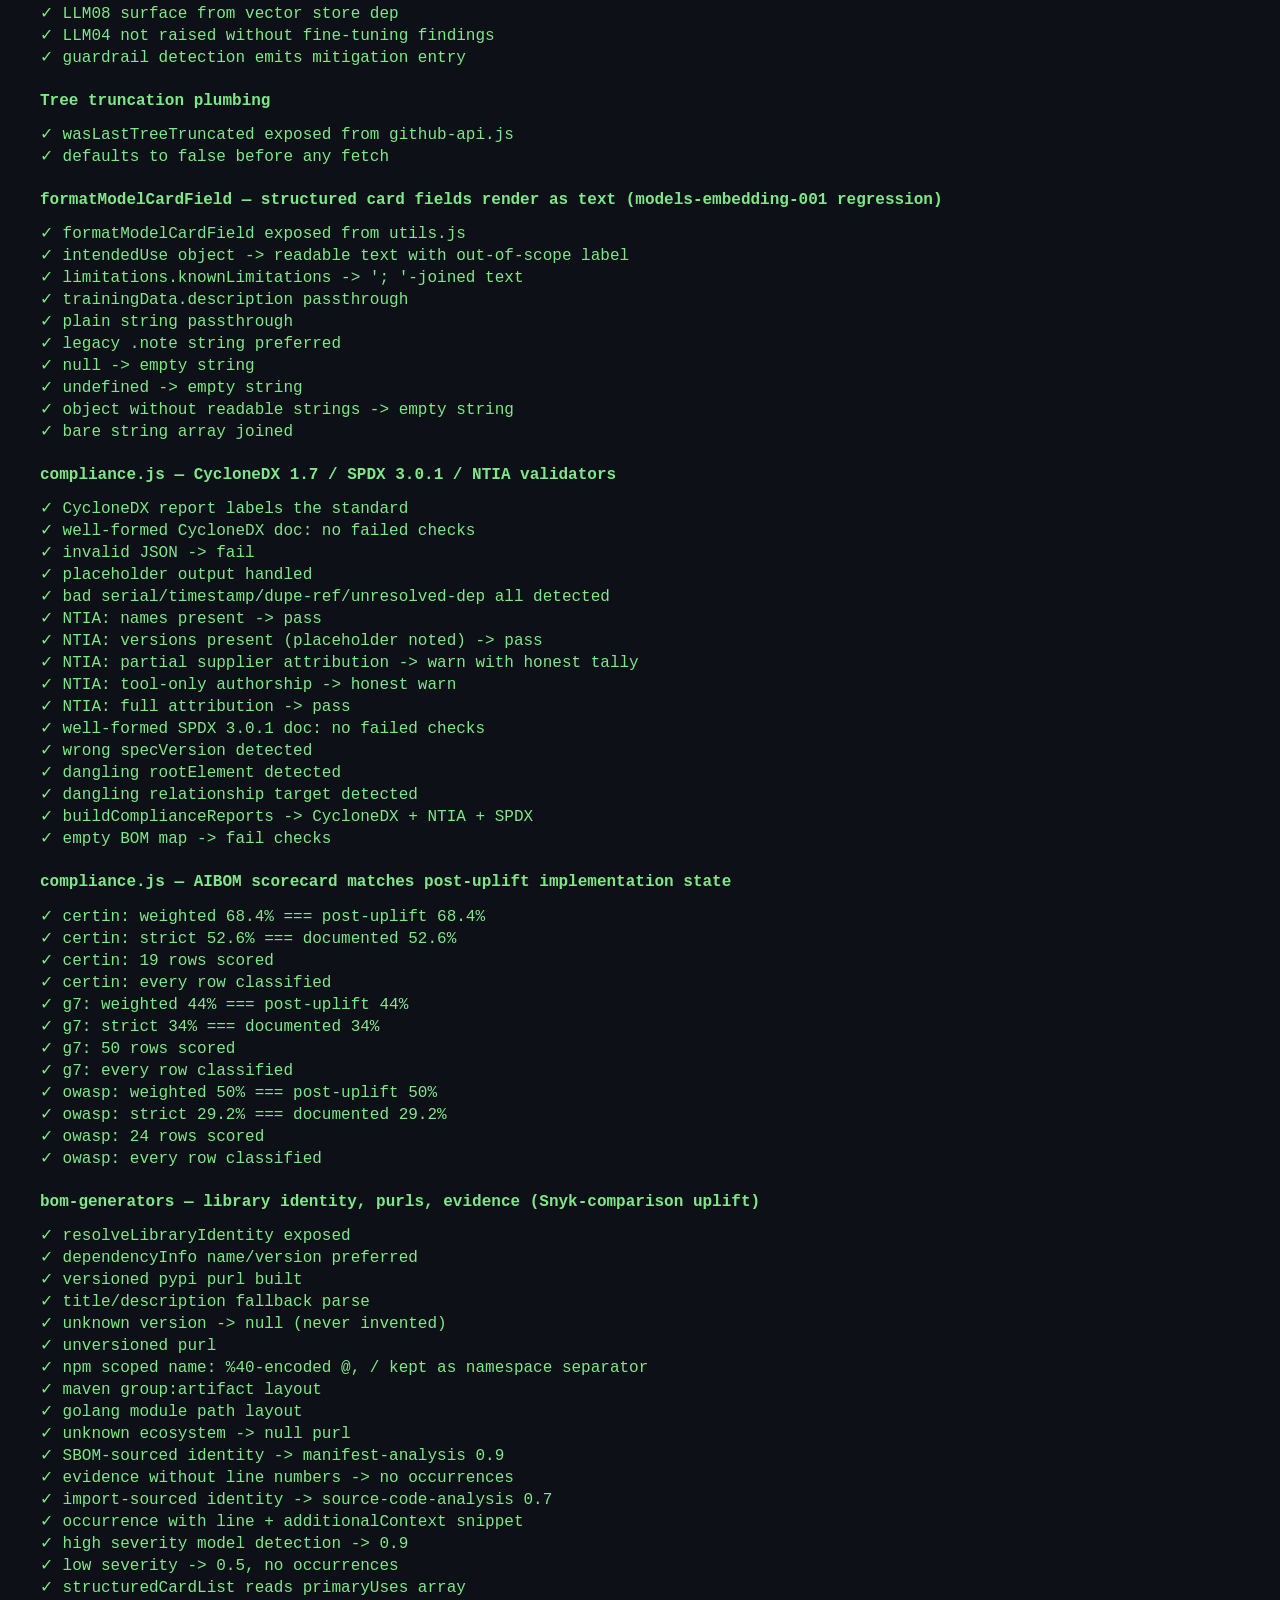
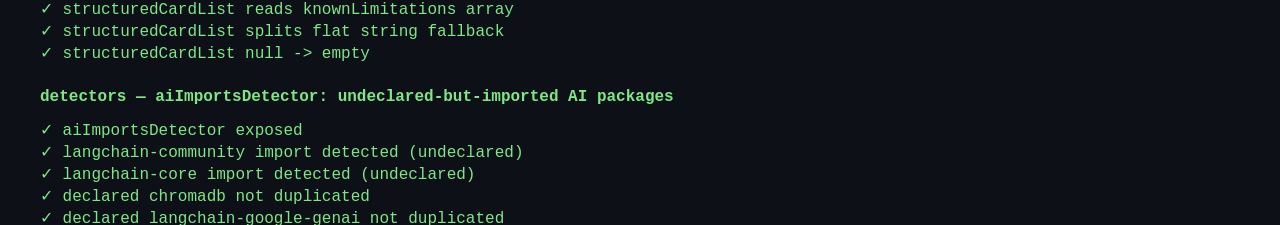
==== commit c4c12feb: "enhanced analyzer and better bom generation" ====
--- a/tests.html
+++ b/tests.html
@@ -30,6 +30,7 @@
 <script src="js/utils.js"></script>
 <script src="js/github-api.js"></script>
 <script src="js/detectors.js"></script>
+<script src="js/bom-generators.js"></script>
 <script src="js/extended-aibom-generator.js"></script>
 <script src="js/compliance.js"></script>
 
@@ -383,13 +384,18 @@
 }
 
 // ---------------------------------------------------------------------------
-section("compliance.js — AIBOM scorecard reproduces guidance §6 headline");
-{
-  const expected = { certin: [65.8, 47.4], g7: [45.0, 34.0], owasp: [50.0, 29.2] };
+section("compliance.js — AIBOM scorecard matches post-uplift implementation state");
+{
+  // guidance §6 headline (2026-11-20 snapshot): 65.8/47.4, 45.0/34.0, 50.0/29.2.
+  // 2026-11-21 uplift deltas: invented model versions removed → CERT-In #2 and
+  // G7 #22 honestly unmet (CERT-In 12/19 = 63.2%); out-of-scope extraction
+  // added → CERT-In #16 met (13/19 = 68.4%, strict 10/19 = 52.6%). G7 22/50
+  // = 44.0%. OWASP unchanged.
+  const expected = { certin: [68.4, 52.6], g7: [44.0, 34.0], owasp: [50.0, 29.2] };
   for (const doc of AIBOM_SCORECARD) {
     const s = computeScorecardStats(doc);
     const [w, st] = expected[doc.id];
-    assert(s.weightedPct === w, `${doc.id}: weighted ${s.weightedPct}% === documented ${w}%`);
+    assert(s.weightedPct === w, `${doc.id}: weighted ${s.weightedPct}% === post-uplift ${w}%`);
     assert(s.strictPct === st, `${doc.id}: strict ${s.strictPct}% === documented ${st}%`);
     assert(s.total === doc.rows.length, `${doc.id}: ${s.total} rows scored`);
     assert(s.met + s.partial + s.unmet === s.total, `${doc.id}: every row classified`);
@@ -397,10 +403,125 @@
 }
 
 // ---------------------------------------------------------------------------
+section("bom-generators — library identity, purls, evidence (Snyk-comparison uplift)");
+{
+  assert(typeof resolveLibraryIdentity === "function", "resolveLibraryIdentity exposed");
+  // Real chatAssistant finding shape: dependencyInfo carries name/version/ecosystem
+  const depFinding = {
+    title: "Dependency: langchain",
+    description: "LLM-related dependency: langchain (version: 0.1.13)",
+    dependencyInfo: { name: "langchain", version: "0.1.13", ecosystem: "python", source: "github-sbom-api" },
+    evidence: [{ file: "GitHub Dependency Graph (SBOM)", snippet: "SPDX Package: langchain@0.1.13" }]
+  };
+  const id1 = resolveLibraryIdentity(depFinding);
+  assert(id1.name === "langchain" && id1.version === "0.1.13", "dependencyInfo name/version preferred");
+  assert(buildLibraryPurl(id1.name, id1.version, id1.ecosystem) === "pkg:pypi/langchain@0.1.13",
+    "versioned pypi purl built");
+  // Fallback parse without dependencyInfo
+  const id2 = resolveLibraryIdentity({
+    title: "Dependency: chromadb",
+    description: "LLM-related dependency: chromadb (version: 0.4.24)"
+  });
+  assert(id2.name === "chromadb" && id2.version === "0.4.24", "title/description fallback parse");
+  // Unknown versions stay null (no invented versions)
+  const id3 = resolveLibraryIdentity({ title: "Dependency: langchain-community", description: "AI package imported in source but not declared in manifests: langchain-community (version unknown)" });
+  assert(id3.version === null, "unknown version -> null (never invented)");
+  assert(buildLibraryPurl("langchain-community", null, "python") === "pkg:pypi/langchain-community",
+    "unversioned purl");
+  assert(buildLibraryPurl("@langchain/community", null, "npm") === "pkg:npm/%40langchain/community",
+    "npm scoped name: %40-encoded @, / kept as namespace separator");
+  assert(buildLibraryPurl("io.modelcontextprotocol.sdk:mcp", null, "java") === "pkg:maven/io.modelcontextprotocol.sdk/mcp",
+    "maven group:artifact layout");
+  assert(buildLibraryPurl("github.com/mark3labs/mcp-go", null, "go") === "pkg:golang/github.com/mark3labs/mcp-go",
+    "golang module path layout");
+  assert(buildLibraryPurl("x", "1", "unknown-eco") === null, "unknown ecosystem -> null purl");
+
+  // Native CycloneDX evidence
+  const ev1 = buildNativeEvidence({
+    severity: "medium",
+    dependencyInfo: { source: "github-sbom-api" },
+    evidence: [{ file: "GitHub Dependency Graph (SBOM)", snippet: "SPDX Package: langchain@0.1.13" }]
+  });
+  assert(ev1.identity[0].methods[0].technique === "manifest-analysis" && ev1.identity[0].methods[0].confidence === 0.9,
+    "SBOM-sourced identity -> manifest-analysis 0.9");
+  assert(ev1.occurrences === undefined, "evidence without line numbers -> no occurrences");
+  const ev2 = buildNativeEvidence({
+    severity: "medium",
+    dependencyInfo: { source: "source-import-analysis" },
+    evidence: [{ file: "app/utils/prepare_vectordb.py", line: 1, snippet: "from langchain_community.document_loaders import ..." }]
+  });
+  assert(ev2.identity[0].methods[0].technique === "source-code-analysis" && ev2.identity[0].methods[0].confidence === 0.7,
+    "import-sourced identity -> source-code-analysis 0.7");
+  assert(ev2.occurrences.length === 1 && ev2.occurrences[0].line === 1 &&
+         ev2.occurrences[0].additionalContext.includes("langchain_community"),
+    "occurrence with line + additionalContext snippet");
+  const ev3 = buildNativeEvidence({ severity: "high", evidence: [{ file: "app/utils/chatbot.py", line: 23 }] });
+  assert(ev3.identity[0].confidence === 0.9, "high severity model detection -> 0.9");
+  const ev4 = buildNativeEvidence({ severity: "low", evidence: [] });
+  assert(ev4.identity[0].confidence === 0.5 && ev4.occurrences === undefined, "low severity -> 0.5, no occurrences");
+
+  // structuredCardList: schema arrays from card shapes (embedding-001 shape)
+  assert(JSON.stringify(structuredCardList(
+    { primaryUses: ["Semantic search and retrieval", "Document similarity"], outOfScope: ["Text generation"] },
+    ["primaryUses", "primaryUseCases"])) === JSON.stringify(["Semantic search and retrieval", "Document similarity"]),
+    "structuredCardList reads primaryUses array");
+  assert(JSON.stringify(structuredCardList(
+    { knownLimitations: ["Superseded by text-embedding-004", "2048-token cap"] },
+    ["knownLimitations"])) === JSON.stringify(["Superseded by text-embedding-004", "2048-token cap"]),
+    "structuredCardList reads knownLimitations array");
+  assert(JSON.stringify(structuredCardList("a; b; c", ["x"])) === JSON.stringify(["a", "b", "c"]),
+    "structuredCardList splits flat string fallback");
+  assert(structuredCardList(null, ["x"]).length === 0, "structuredCardList null -> empty");
+}
+
+// ---------------------------------------------------------------------------
+section("detectors — aiImportsDetector: undeclared-but-imported AI packages");
+{
+  assert(typeof aiImportsDetector === "function", "aiImportsDetector exposed");
+  // chatAssistant scenario: langchain-community/langchain-core imported,
+  // absent from requirements.txt and from the SBOM-derived knownDeps set.
+  const files = {
+    "app/utils/prepare_vectordb.py":
+      "from langchain_community.document_loaders import PyPDFLoader\nfrom langchain_google_genai import GoogleGenerativeAIEmbeddings\nimport chromadb\n",
+    "app/utils/chatbot.py":
+      "from langchain_core.messages import HumanMessage\nllm = ChatGoogleGenerativeAI(model=\"gemini-pro\")\n"
+  };
+  const existingDeps = {
+    findings: [
+      { category: "dependencies", title: "Dependency: chromadb", dependencyInfo: { name: "chromadb", version: "0.4.24", ecosystem: "python", source: "github-sbom-api" } },
+      { category: "dependencies", title: "Dependency: langchain-google-genai", dependencyInfo: { name: "langchain-google-genai", version: "0.0.11", ecosystem: "python", source: "github-sbom-api" } }
+    ]
+  };
+  window.__importsPromise = aiImportsDetector({
+    aiFilesFound: Object.keys(files),
+    getFileContent: (f) => files[f],
+    allFindings: existingDeps.findings
+  }).then((result) => {
+    const found = result.findings.map((f) => f.dependencyInfo.name);
+    assert(found.includes("langchain-community"), "langchain-community import detected (undeclared)");
+    assert(found.includes("langchain-core"), "langchain-core import detected (undeclared)");
+    assert(!found.includes("chromadb"), "declared chromadb not duplicated");
+    assert(!found.includes("langchain-google-genai"), "declared langchain-google-genai not duplicated");
+    const f0 = result.findings[0];
+    assert(f0.dependencyInfo.source === "source-import-analysis", "import findings tagged source-import-analysis");
+    assert(f0.dependencyInfo.version === "unknown", "import findings carry no invented version");
+    assert(f0.evidence[0].line === 1 && f0.evidence[0].file === "app/utils/prepare_vectordb.py",
+      "evidence carries file + line");
+    renderResults();
+  }).catch((err) => {
+    assert(false, "aiImportsDetector threw: " + err.message);
+    renderResults();
+  });
+}
+
+// ---------------------------------------------------------------------------
+function renderResults() {
 document.getElementById("results").innerHTML = out.join("");
 document.getElementById("summary").innerHTML =
   `<span class="${failed === 0 ? "pass" : "fail"}">${passed} passed, ${failed} failed</span>` +
   (failed === 0 ? " — all detection tests green ✅" : " — see failures above ❌");
+}
+renderResults();
 </script>
 </body>
 </html>
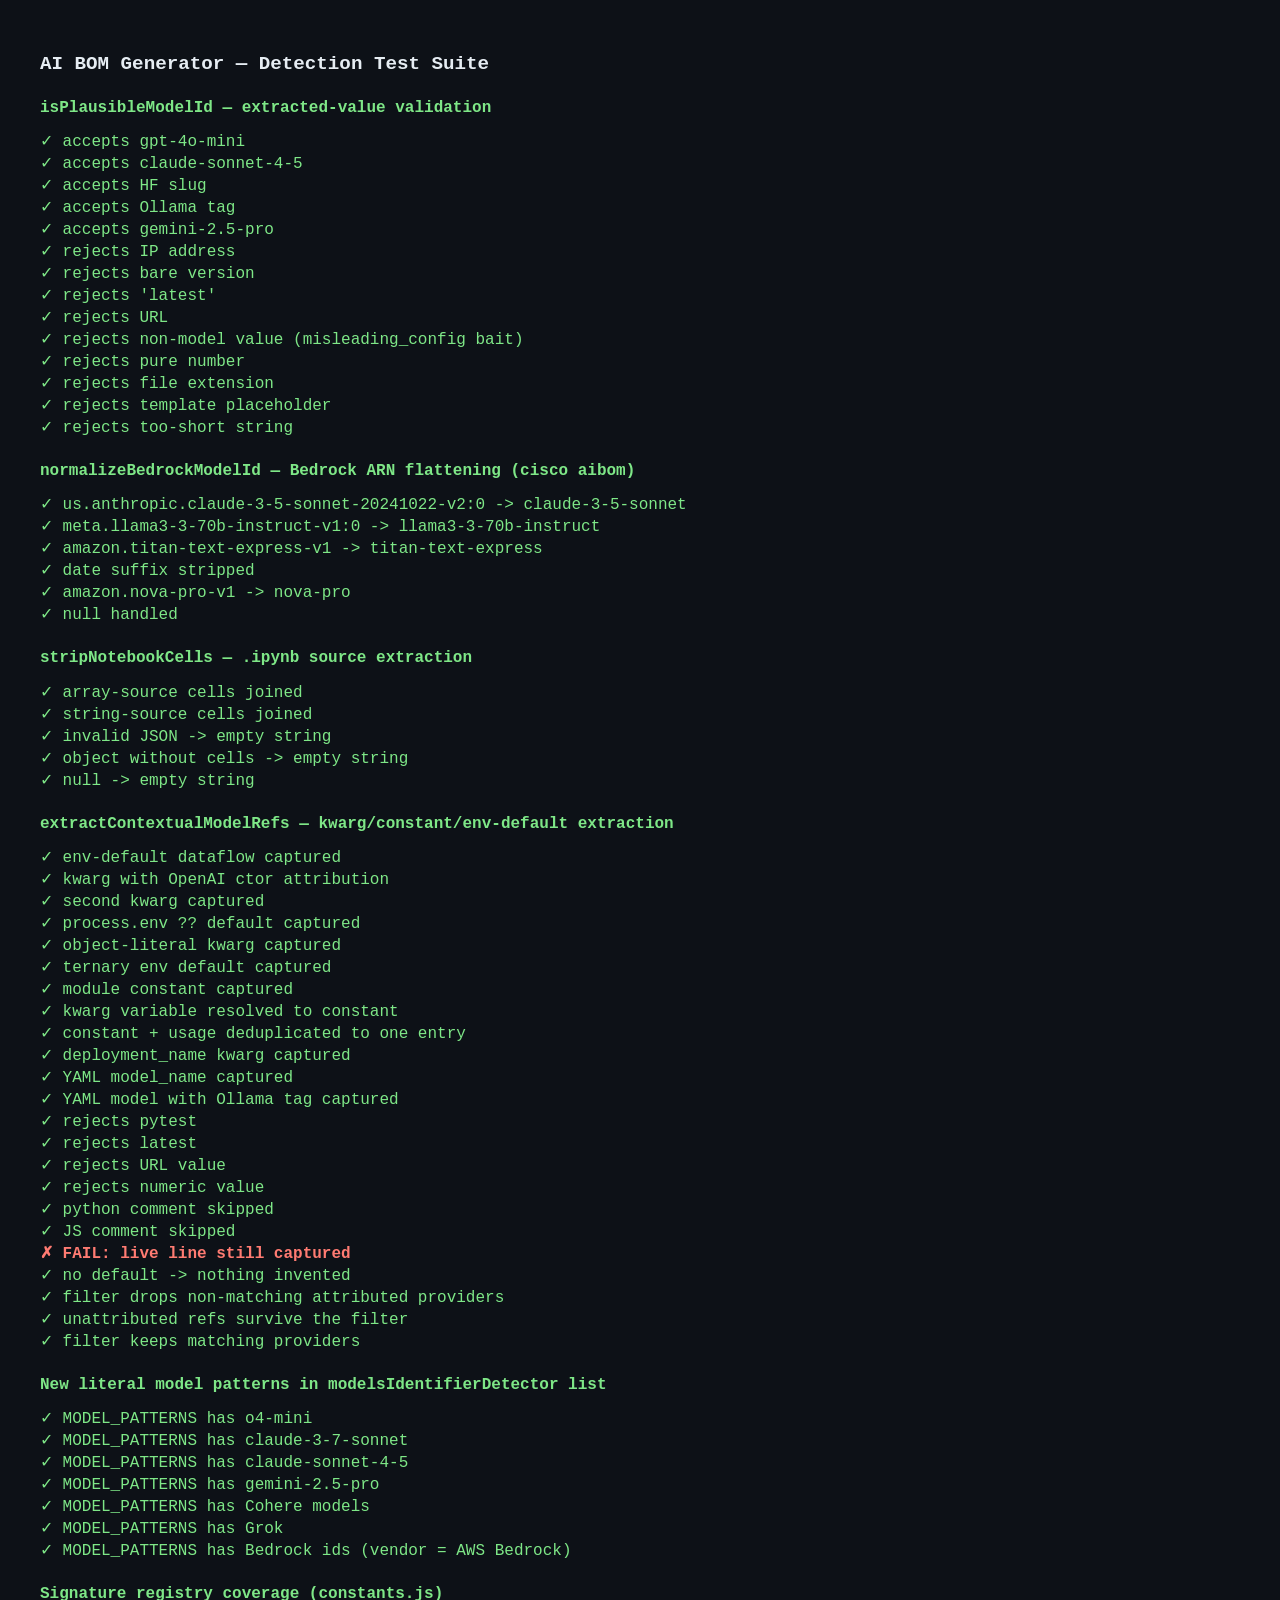
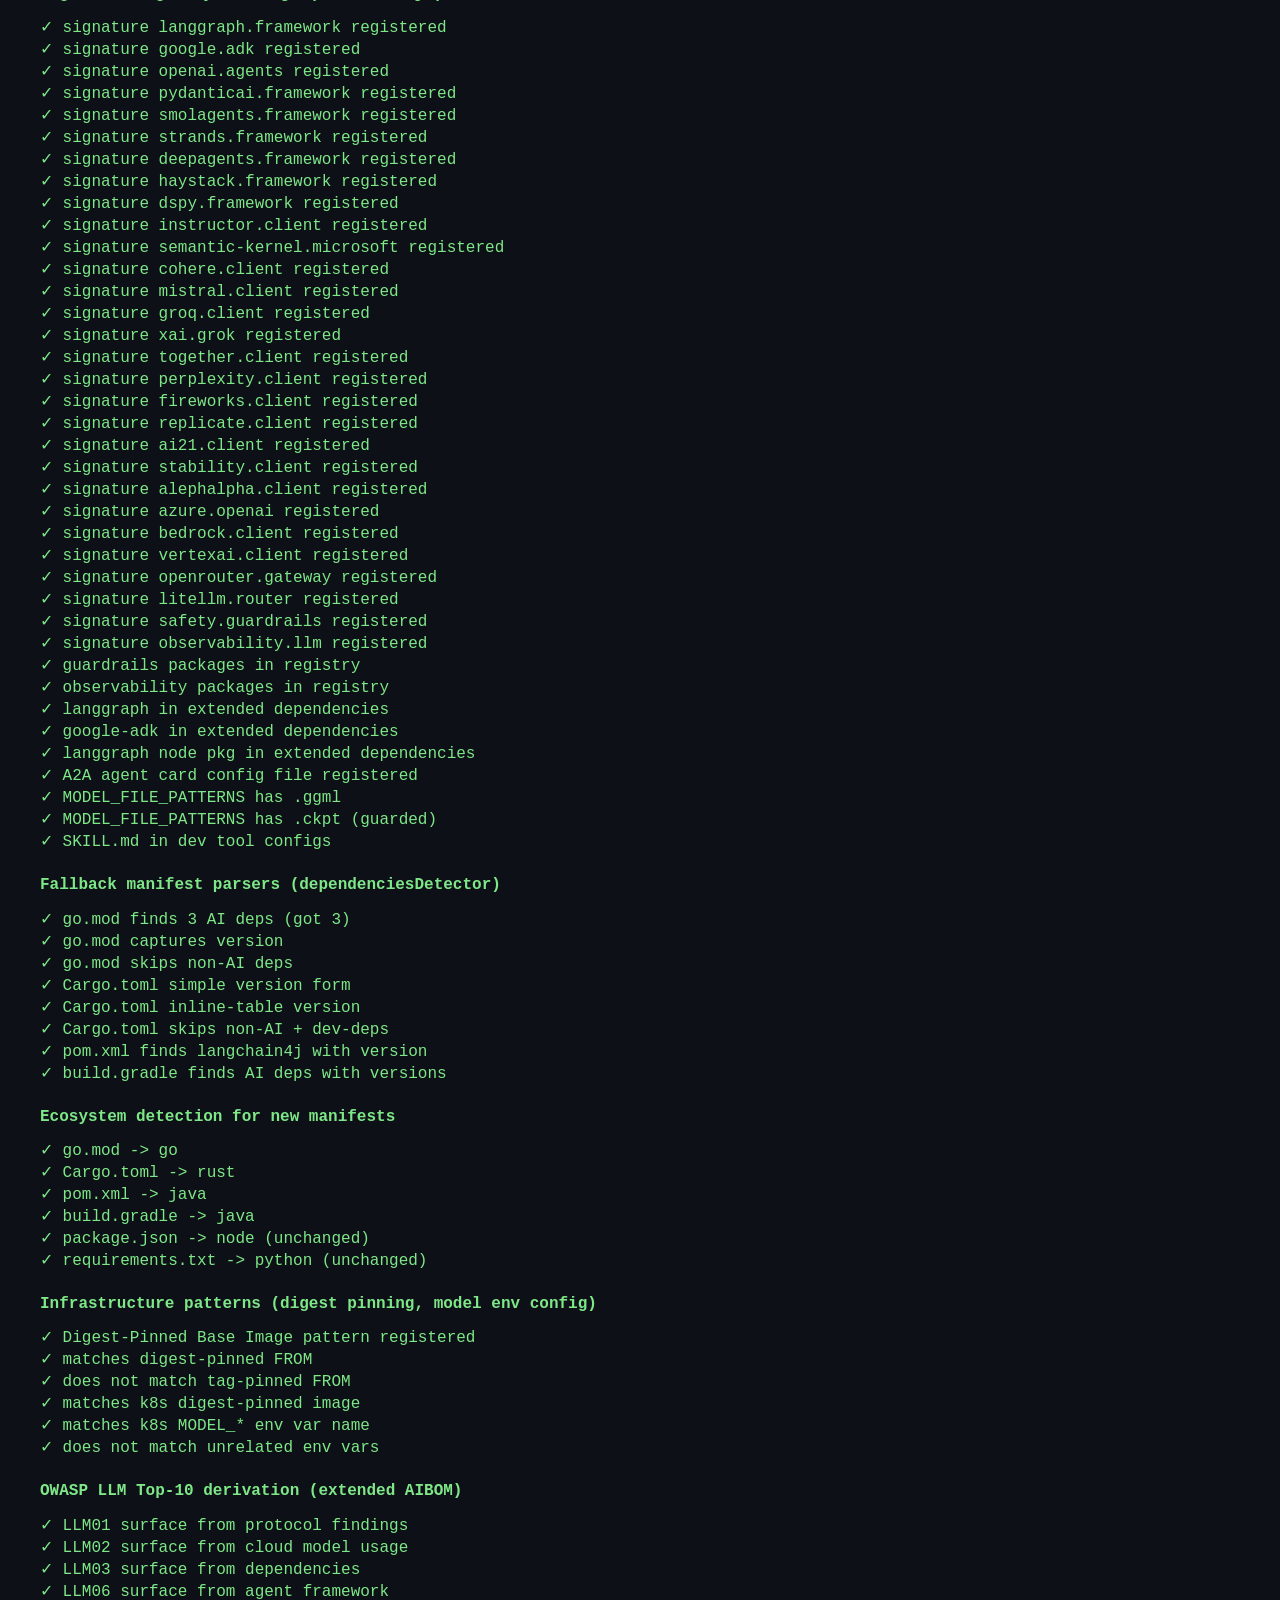
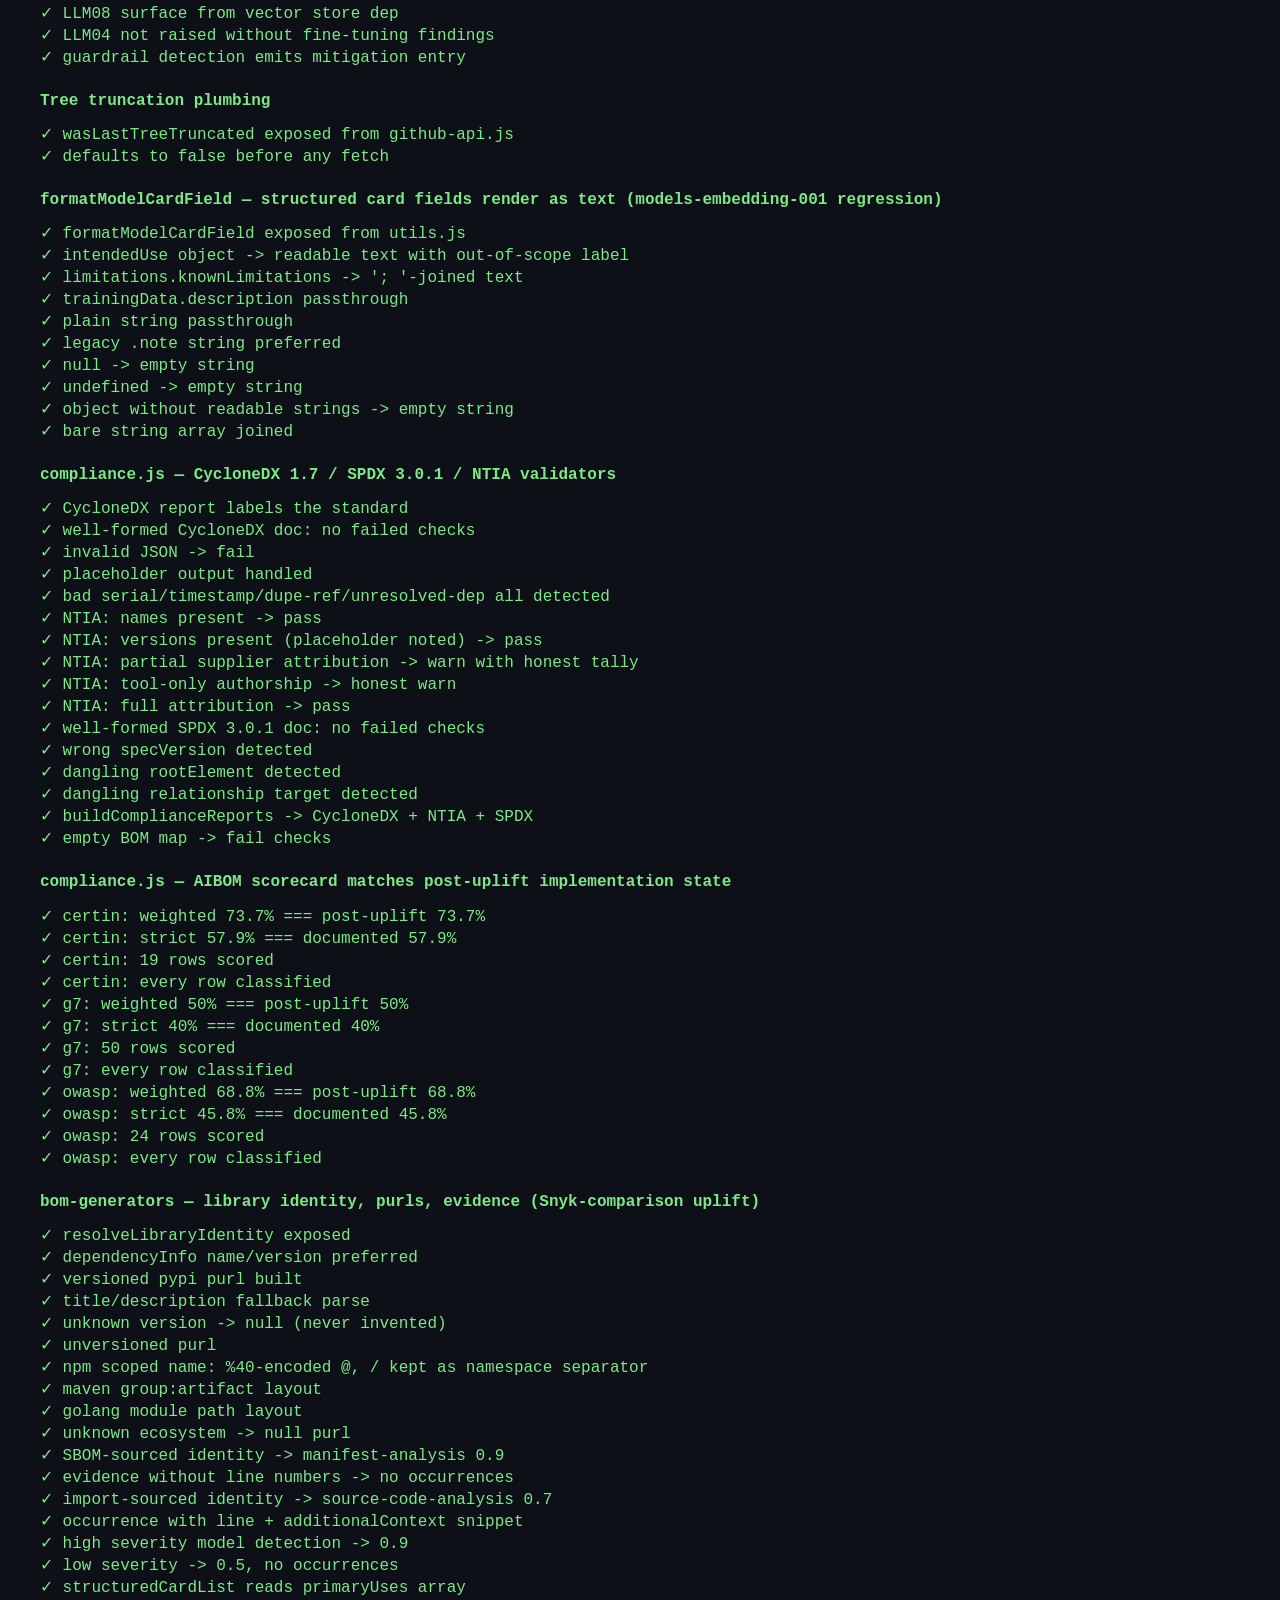
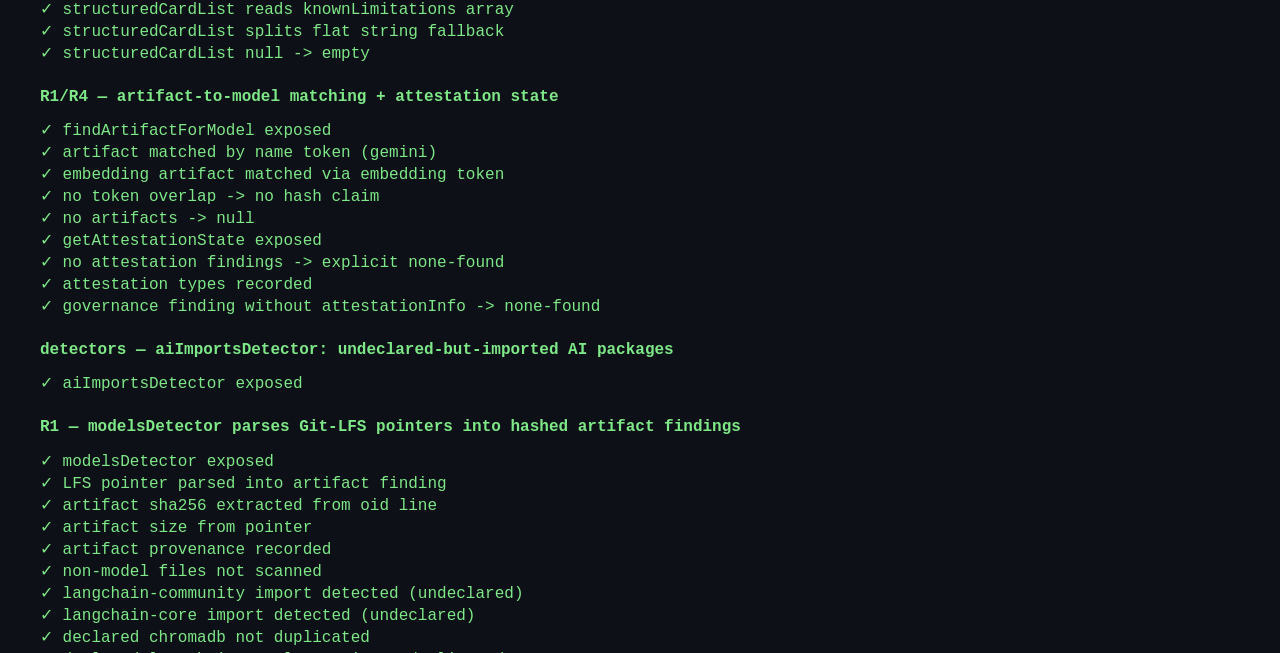
==== commit eeacea7e: "analyzer and bom enhacement" ====
--- a/tests.html
+++ b/tests.html
@@ -388,10 +388,13 @@
 {
   // guidance §6 headline (2026-11-20 snapshot): 65.8/47.4, 45.0/34.0, 50.0/29.2.
   // 2026-11-21 uplift deltas: invented model versions removed → CERT-In #2 and
-  // G7 #22 honestly unmet (CERT-In 12/19 = 63.2%); out-of-scope extraction
-  // added → CERT-In #16 met (13/19 = 68.4%, strict 10/19 = 52.6%). G7 22/50
-  // = 44.0%. OWASP unchanged.
-  const expected = { certin: [68.4, 52.6], g7: [44.0, 34.0], owasp: [50.0, 29.2] };
+  // G7 #22 honestly unmet; out-of-scope extraction added → CERT-In #16 met;
+  // R3 header self-descriptions → OWASP #1–3 + G7 #8 met; R1 Git-LFS hashes →
+  // G7 #26/#27 + OWASP #18 met; R4 attestation presence → CERT-In #19 met and
+  // OWASP #19 partial. Net: CERT-In 14/19 = 73.7% (strict 11/19 = 57.9%),
+  // G7 25/50 = 50.0% (strict 20/50 = 40.0%), OWASP 16.5/24 = 68.8%
+  // (strict 11/24 = 45.8%).
+  const expected = { certin: [73.7, 57.9], g7: [50.0, 40.0], owasp: [68.8, 45.8] };
   for (const doc of AIBOM_SCORECARD) {
     const s = computeScorecardStats(doc);
     const [w, st] = expected[doc.id];
@@ -472,6 +475,31 @@
   assert(JSON.stringify(structuredCardList("a; b; c", ["x"])) === JSON.stringify(["a", "b", "c"]),
     "structuredCardList splits flat string fallback");
   assert(structuredCardList(null, ["x"]).length === 0, "structuredCardList null -> empty");
+}
+
+// ---------------------------------------------------------------------------
+section("R1/R4 — artifact-to-model matching + attestation state");
+{
+  assert(typeof findArtifactForModel === "function", "findArtifactForModel exposed");
+  const artifacts = [
+    { path: "weights/gemini-pro-7b/model.safetensors", sha256: "a".repeat(64), source: "git-lfs-pointer" },
+    { path: "models/embedding-001.bin", sha256: "b".repeat(64), source: "git-lfs-pointer" },
+    { path: "docs/readme.txt", sha256: "c".repeat(64), source: "git-lfs-pointer" }
+  ];
+  const m1 = findArtifactForModel(artifacts, "gemini-pro");
+  assert(m1 && m1.sha256 === "a".repeat(64), "artifact matched by name token (gemini)");
+  const m2 = findArtifactForModel(artifacts, "models/embedding-001");
+  assert(m2 && m2.sha256 === "b".repeat(64), "embedding artifact matched via embedding token");
+  assert(findArtifactForModel(artifacts, "qwen3-32b") === null, "no token overlap -> no hash claim");
+  assert(findArtifactForModel([], "gemini-pro") === null, "no artifacts -> null");
+
+  assert(typeof getAttestationState === "function", "getAttestationState exposed");
+  assert(getAttestationState([]) === "none found in repository scan",
+    "no attestation findings -> explicit none-found");
+  assert(getAttestationState([{ attestationInfo: { detected: true, types: ["sigstore bundle"] } }]) ===
+         "detected: sigstore bundle", "attestation types recorded");
+  assert(getAttestationState([{ category: "governance" }]) === "none found in repository scan",
+    "governance finding without attestationInfo -> none-found");
 }
 
 // ---------------------------------------------------------------------------
@@ -515,6 +543,36 @@
 }
 
 // ---------------------------------------------------------------------------
+section("R1 — modelsDetector parses Git-LFS pointers into hashed artifact findings");
+{
+  assert(typeof modelsDetector === "function", "modelsDetector exposed");
+  const pointer =
+    "version https://git-lfs.github.com/spec/v1\n" +
+    "oid sha256:3f79bb7b435b05321651daefd374cdc681dc06faa65e374e38337b88ca046dea\n" +
+    "size 1234567\n";
+  window.__lfsPromise = modelsDetector({
+    tree: [
+      { path: "weights/qwen2.5-7b/model.safetensors", size: 130 },
+      { path: "weights/qwen2.5-7b/config.json", size: 1024 },
+      { path: "README.md", size: 4096 }
+    ],
+    getFileContent: (f) => (f.endsWith("model.safetensors") ? pointer : "{}")
+  }).then((findings) => {
+    const artifactFinding = findings.find((f) => f.artifactInfo);
+    assert(!!artifactFinding, "LFS pointer parsed into artifact finding");
+    assert(artifactFinding.artifactInfo.sha256 === "3f79bb7b435b05321651daefd374cdc681dc06faa65e374e38337b88ca046dea",
+      "artifact sha256 extracted from oid line");
+    assert(artifactFinding.artifactInfo.sizeBytes === 1234567, "artifact size from pointer");
+    assert(artifactFinding.artifactInfo.source === "git-lfs-pointer", "artifact provenance recorded");
+    assert(!findings.some((f) => f.title && f.title.includes("config.json")), "non-model files not scanned");
+    renderResults();
+  }).catch((err) => {
+    assert(false, "modelsDetector LFS test threw: " + err.message);
+    renderResults();
+  });
+}
+
+// ---------------------------------------------------------------------------
 function renderResults() {
 document.getElementById("results").innerHTML = out.join("");
 document.getElementById("summary").innerHTML =
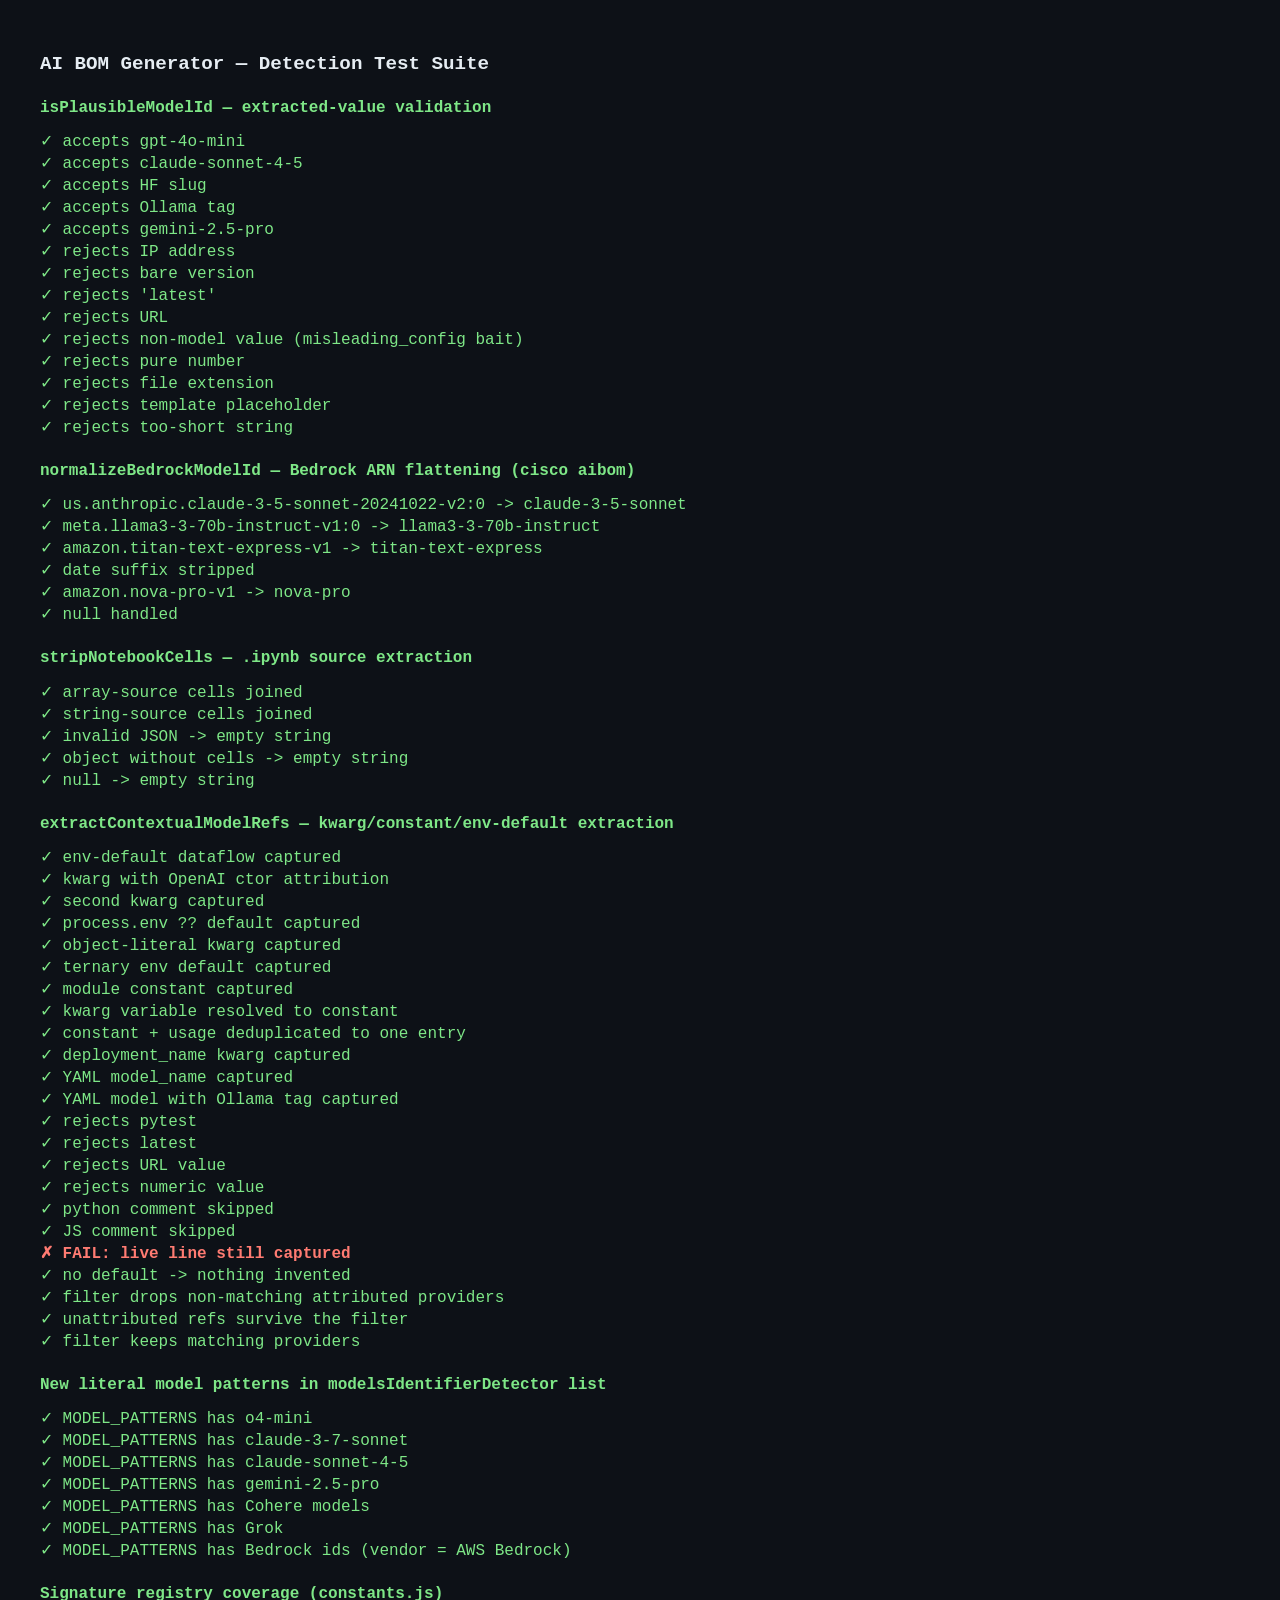
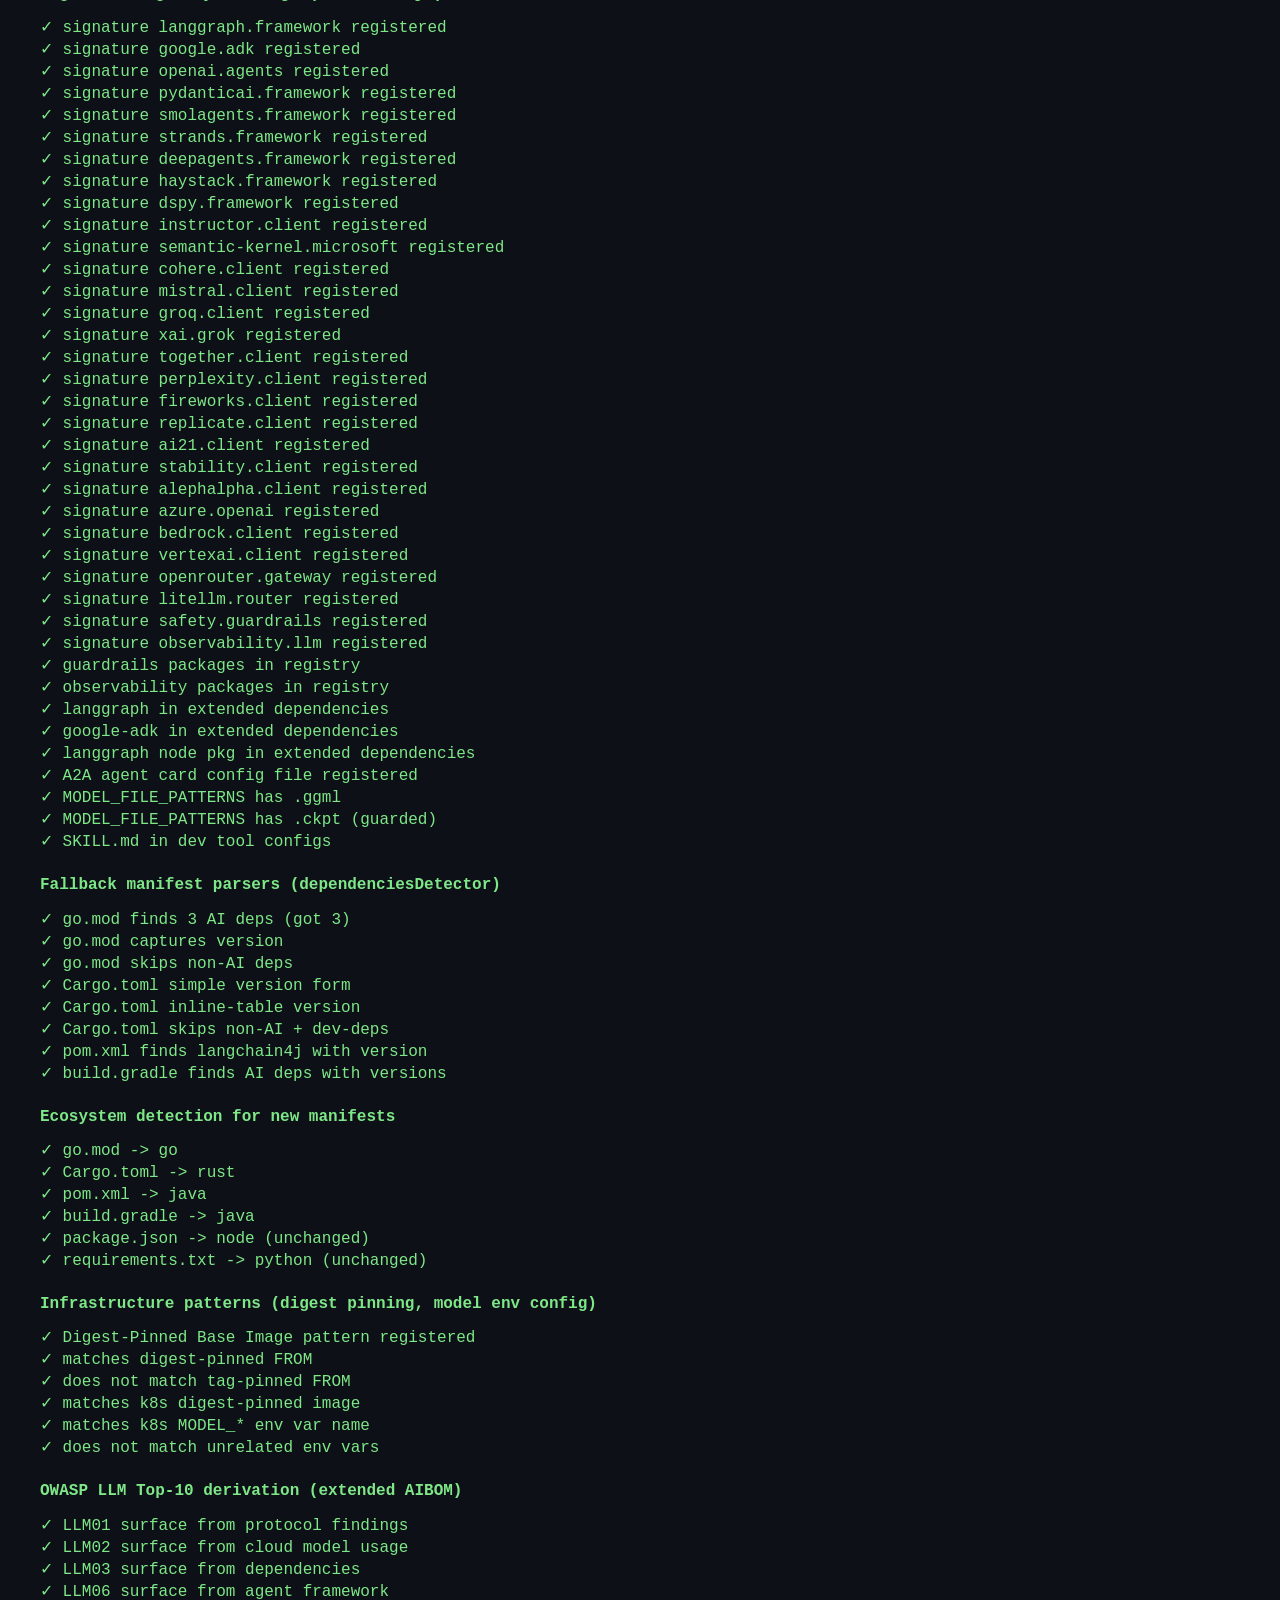
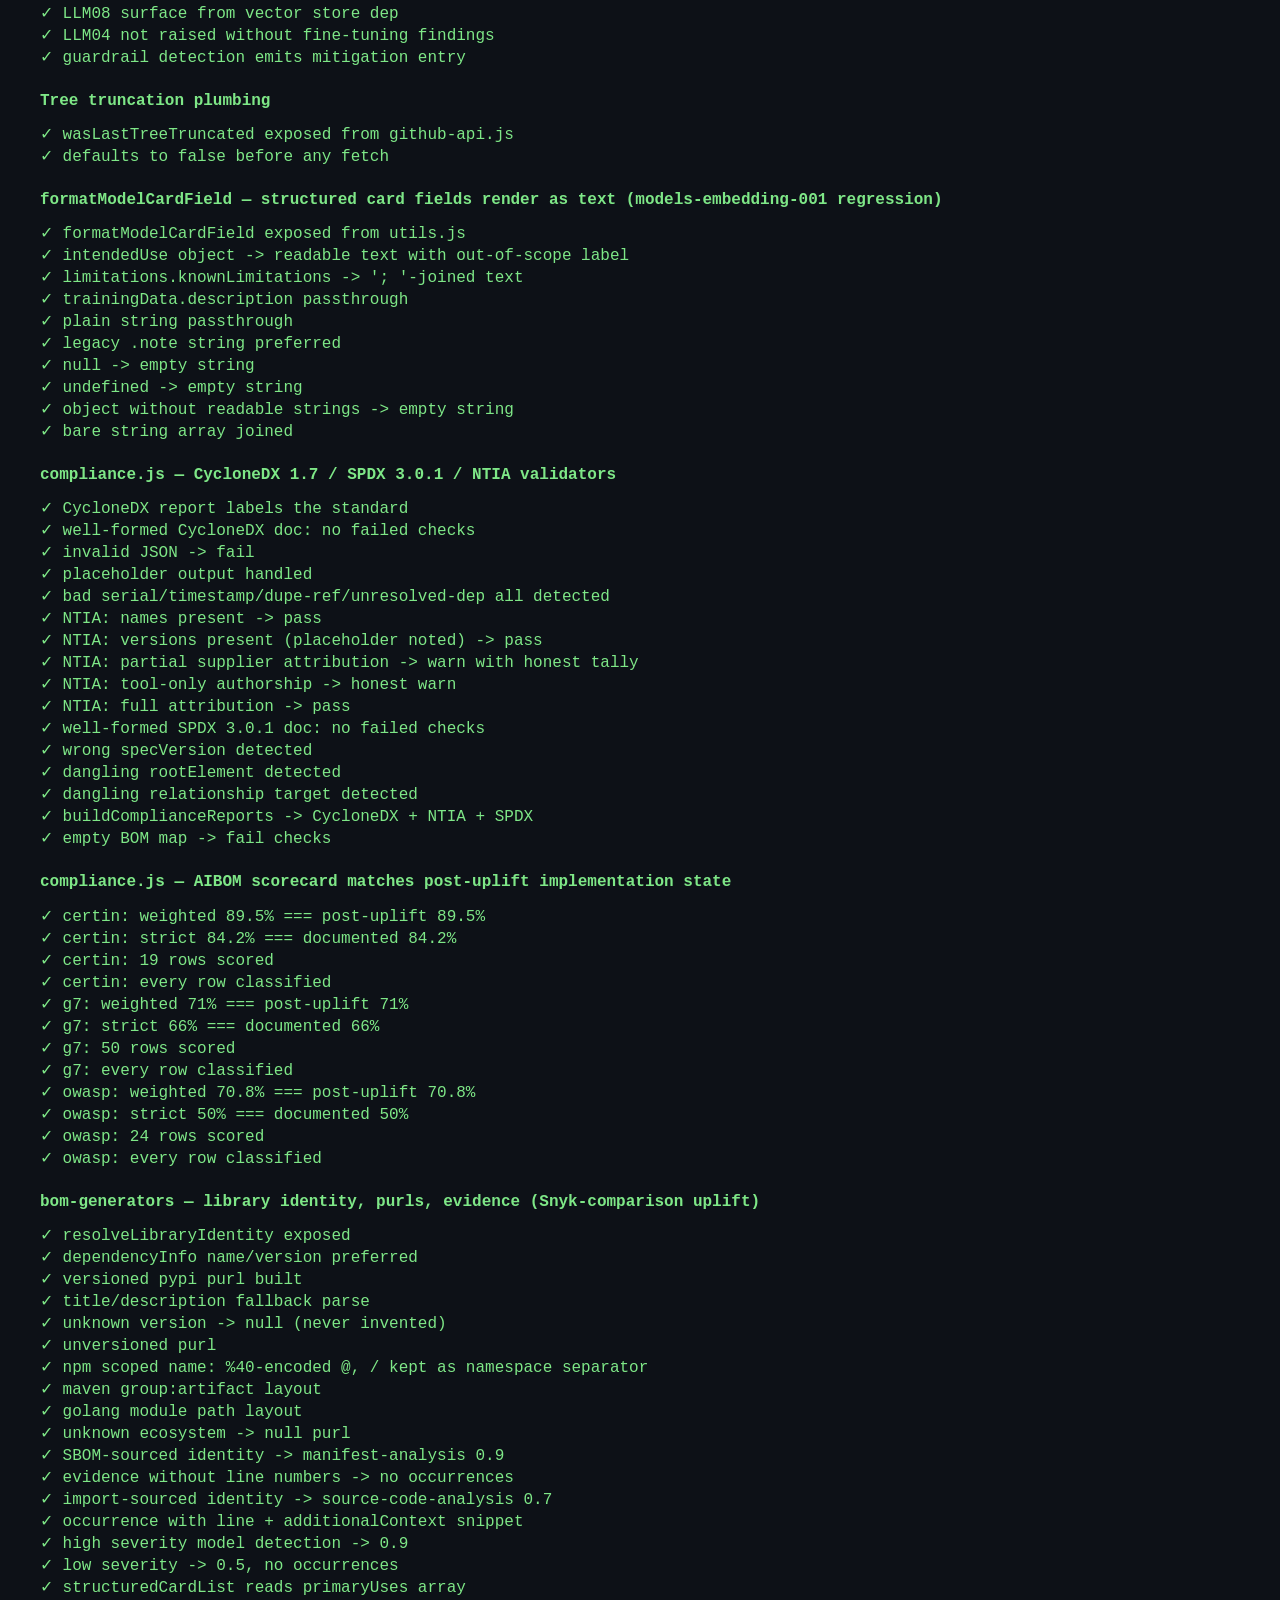
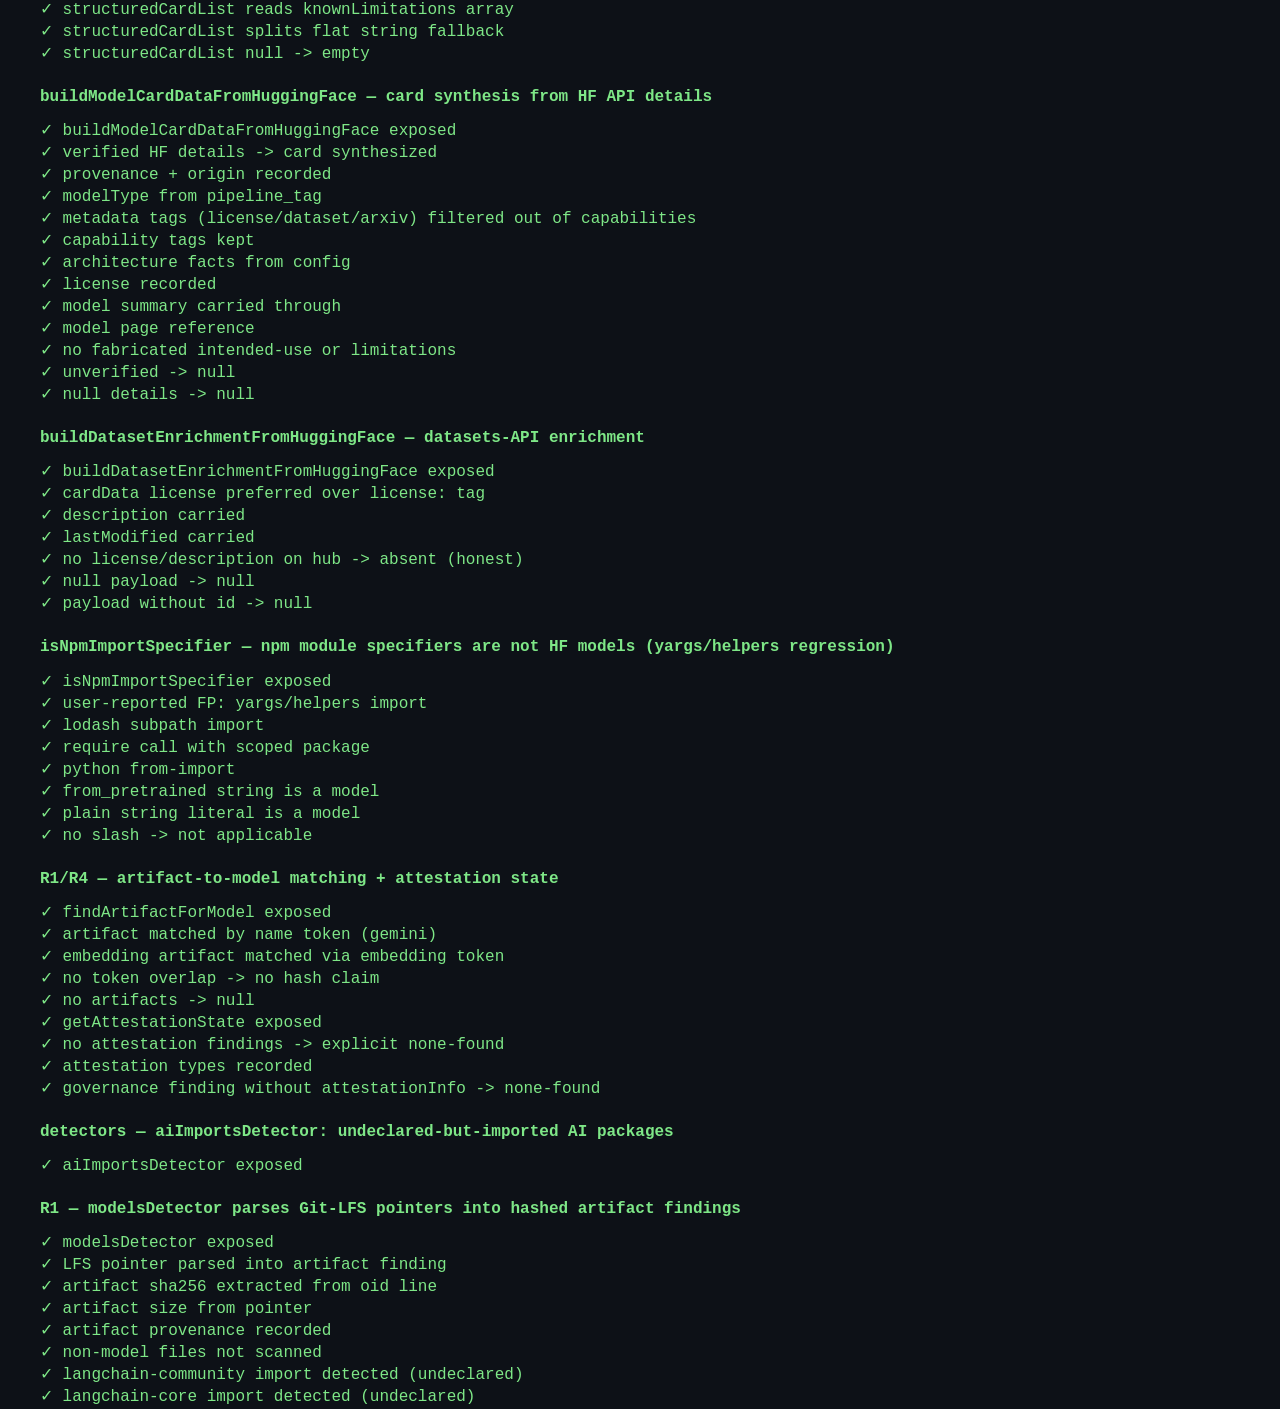
==== commit 20d32208: "more tweaks" ====
--- a/tests.html
+++ b/tests.html
@@ -394,7 +394,7 @@
   // OWASP #19 partial. Net: CERT-In 14/19 = 73.7% (strict 11/19 = 57.9%),
   // G7 25/50 = 50.0% (strict 20/50 = 40.0%), OWASP 16.5/24 = 68.8%
   // (strict 11/24 = 45.8%).
-  const expected = { certin: [73.7, 57.9], g7: [50.0, 40.0], owasp: [68.8, 45.8] };
+  const expected = { certin: [89.5, 84.2], g7: [71.0, 66.0], owasp: [70.8, 50.0] };
   for (const doc of AIBOM_SCORECARD) {
     const s = computeScorecardStats(doc);
     const [w, st] = expected[doc.id];
@@ -478,8 +478,83 @@
 }
 
 // ---------------------------------------------------------------------------
-section("R1/R4 — artifact-to-model matching + attestation state");
-{
+section("buildModelCardDataFromHuggingFace — card synthesis from HF API details");
+{
+  assert(typeof buildModelCardDataFromHuggingFace === "function", "buildModelCardDataFromHuggingFace exposed");
+  const hfDetails = {
+    verified: true,
+    id: "bert-base-uncased",
+    author: "google-research",
+    downloads: 4200,
+    likes: 250,
+    tags: ["fill-mask", "en", "license:apache-2.0", "dataset:bookcorpus", "arxiv:1810.04805", "transformers"],
+    pipeline_tag: "fill-mask",
+    library_name: "transformers",
+    license: "apache-2.0",
+    architectures: ["BertForMaskedLM"],
+    modelParameters: { contextWindow: 512 },
+    cardData: { model_summary: "Masked language model based on BERT." }
+  };
+  const card = buildModelCardDataFromHuggingFace(hfDetails, "bert-base-uncased");
+  assert(card !== null, "verified HF details -> card synthesized");
+  assert(card.source === "huggingface-api" && card.origin === "open-source-hub", "provenance + origin recorded");
+  assert(card.modelType === "fill-mask", "modelType from pipeline_tag");
+  assert(!card.capabilities.some((c) => c.startsWith("license:") || c.startsWith("dataset:") || c.startsWith("arxiv:")),
+    "metadata tags (license/dataset/arxiv) filtered out of capabilities");
+  assert(card.capabilities.includes("fill-mask") && card.capabilities.includes("en"), "capability tags kept");
+  assert(card.architecture.type === "BertForMaskedLM" && card.architecture.contextLength === 512,
+    "architecture facts from config");
+  assert(card.access.license === "apache-2.0", "license recorded");
+  assert(card.description === "Masked language model based on BERT.", "model summary carried through");
+  assert(card.references.modelPage === "https://huggingface.co/bert-base-uncased", "model page reference");
+  assert(card.intendedUse === undefined && card.limitations === undefined,
+    "no fabricated intended-use or limitations");
+  assert(buildModelCardDataFromHuggingFace({ verified: false, id: "x" }) === null, "unverified -> null");
+  assert(buildModelCardDataFromHuggingFace(null) === null, "null details -> null");
+}
+
+// ---------------------------------------------------------------------------
+section("buildDatasetEnrichmentFromHuggingFace — datasets-API enrichment");
+{
+  assert(typeof buildDatasetEnrichmentFromHuggingFace === "function", "buildDatasetEnrichmentFromHuggingFace exposed");
+  const payload = {
+    id: "rajpurkar/squad",
+    tags: ["task_categories:question-answering", "license:apache-2.0", "language:en"],
+    cardData: { license: "cc-by-4.0" },
+    description: "Stanford Question Answering Dataset.",
+    lastModified: "2026-05-01T00:00:00.000Z",
+    downloads: 98000
+  };
+  const e1 = buildDatasetEnrichmentFromHuggingFace(payload);
+  assert(e1 && e1.license === "cc-by-4.0", "cardData license preferred over license: tag");
+  assert(e1.description === "Stanford Question Answering Dataset.", "description carried");
+  assert(e1.lastModified === "2026-05-01T00:00:00.000Z", "lastModified carried");
+  const e2 = buildDatasetEnrichmentFromHuggingFace({ id: "bookcorpus", tags: ["language:en"] });
+  assert(e2 && e2.license === undefined && e2.description === undefined, "no license/description on hub -> absent (honest)");
+  assert(buildDatasetEnrichmentFromHuggingFace(null) === null, "null payload -> null");
+  assert(buildDatasetEnrichmentFromHuggingFace({}) === null, "payload without id -> null");
+}
+
+// ---------------------------------------------------------------------------
+section("isNpmImportSpecifier — npm module specifiers are not HF models (yargs/helpers regression)");
+{
+  assert(typeof isNpmImportSpecifier === "function", "isNpmImportSpecifier exposed");
+  const cases = [
+    ["import { hideBin } from 'yargs/helpers';", "yargs/helpers", true, "user-reported FP: yargs/helpers import"],
+    ["import _ from 'lodash/cloneDeep';", "lodash/cloneDeep", true, "lodash subpath import"],
+    ["const p = require('@scope/pkg/sub');", "@scope/pkg/sub", true, "require call with scoped package"],
+    ["from datasets import load_dataset", "org/ds", true, "python from-import"],
+    ["model = AutoModel.from_pretrained('org/model')", "org/model", false, "from_pretrained string is a model"],
+    ["const model = 'org/model';", "org/model", false, "plain string literal is a model"],
+    ["llm = ChatGoogleGenerativeAI(model='gemini-pro')", "gemini-pro", false, "no slash -> not applicable"]
+  ];
+  for (const [line, name, want, msg] of cases) {
+    assert(isNpmImportSpecifier(line, name) === want, msg);
+  }
+}
+
+// ---------------------------------------------------------------------------
+section("R1/R4 — artifact-to-model matching + attestation state");{
   assert(typeof findArtifactForModel === "function", "findArtifactForModel exposed");
   const artifacts = [
     { path: "weights/gemini-pro-7b/model.safetensors", sha256: "a".repeat(64), source: "git-lfs-pointer" },
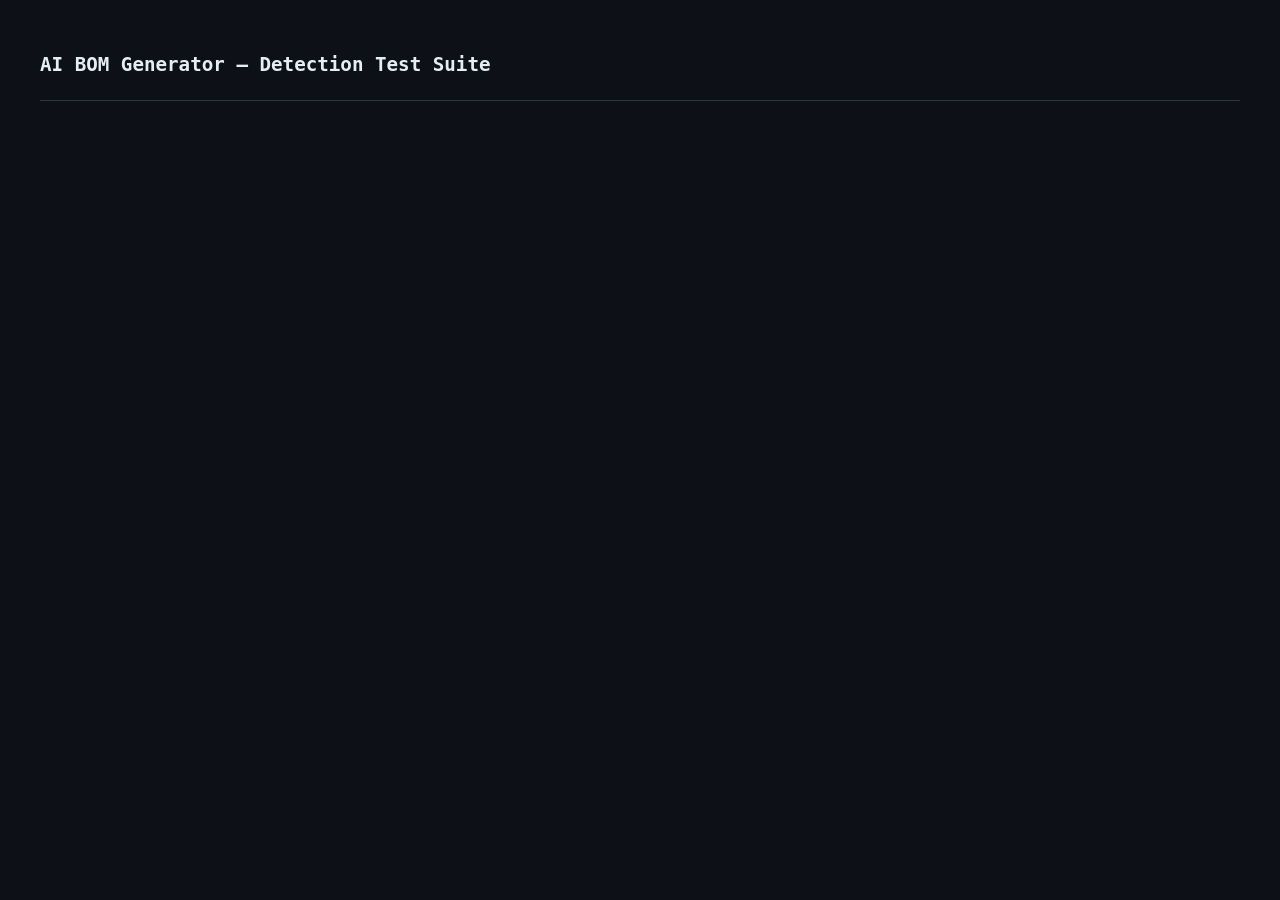
==== commit 9b53b5e8: "fixing coeql raised concenrs" ====
--- a/tests.html
+++ b/tests.html
@@ -282,6 +282,78 @@
 {
   assert(typeof wasLastTreeTruncated === "function", "wasLastTreeTruncated exposed from github-api.js");
   assert(wasLastTreeTruncated() === false, "defaults to false before any fetch");
+}
+
+// ---------------------------------------------------------------------------
+section("parseRepoInput — host-validated GitHub URL parsing");
+{
+  const parse = (s) => parseRepoInput(s);
+  // `msgPart` pins which rejection fired ("Invalid repository format…" vs
+  // "Only github.com repository URLs are supported."), so a crash-bug can't
+  // pass as a rejection.
+  const throws = (s, msgPart) => {
+    try { parse(s); return false; } catch (e) { return !msgPart || String(e.message).includes(msgPart); }
+  };
+
+  // Accepted forms
+  assert(JSON.stringify(parse("owner/repo")) === JSON.stringify({ owner: "owner", repo: "repo" }),
+    "shorthand owner/repo");
+  assert(parse("https://github.com/owner/repo").owner === "owner" && parse("https://github.com/owner/repo").repo === "repo",
+    "plain GitHub URL");
+  assert(parse("https://www.github.com/owner/repo.git").repo === "repo",
+    "www host + .git suffix stripped");
+  assert(parse("https://github.com/owner/repo/tree/main").repo === "repo",
+    "URL with extra path segments keeps owner/repo");
+  assert(parse("https://github.com/owner/repo?x=1#frag").repo === "repo",
+    "query string and fragment ignored");
+  assert(parse("//github.com/owner/repo").owner === "owner",
+    "protocol-relative URL accepted");
+  assert(parse("git@github.com:owner/repo.git").owner === "owner" && parse("git@github.com:owner/repo.git").repo === "repo",
+    "scp-like SSH form accepted");
+  assert(parse("ssh://git@github.com/owner/repo").owner === "owner",
+    "ssh:// URL accepted");
+  assert(parse("HTTPS://GITHUB.COM/Owner/Repo").owner === "Owner",
+    "scheme/host case-insensitive, owner case preserved");
+  assert(parse("owner/repo.git").repo === "repo",
+    "shorthand .git suffix stripped");
+  assert(parse("  owner/repo  ").owner === "owner",
+    "surrounding whitespace trimmed");
+  assert(parse("owner/repo/tree/main").repo === "repo",
+    "shorthand with extra segments ignores them");
+
+  // Rejected: the substring bypass CodeQL flagged must not parse
+  assert(throws("https://evil.example/github.com/owner/repo", "Only github.com"),
+    "github.com embedded in path of another host rejected");
+  assert(throws("https://github.com.evil.example/owner/repo", "Only github.com"),
+    "github.com as subdomain suffix of attacker host rejected");
+  assert(throws("https://evil.example/?x=github.com/owner/repo", "Only github.com"),
+    "github.com embedded in query string rejected");
+  assert(throws("git@github.com.evil.example:owner/repo", "Only github.com"),
+    "scp form with attacker host rejected");
+  assert(throws("https://gitlab.com/owner/repo", "Only github.com"),
+    "non-GitHub host rejected");
+  assert(throws("https://github.com/owner-only", "Invalid repository format"),
+    "URL without repo segment rejected");
+
+  // Bare-host paste forms (worked with the old substring matcher)
+  assert(parse("github.com/owner/repo").owner === "owner",
+    "bare github.com host form accepted");
+  assert(parse("www.github.com/owner/repo").owner === "owner",
+    "bare www.github.com host form accepted");
+  assert(parse("https:/github.com/owner/repo").owner === "owner",
+    "single-slash scheme typo repaired");
+  assert(throws("evil.com/github.com/owner/repo", "Invalid repository format"),
+    "bare attacker host with embedded github.com rejected");
+
+  // Rejected: malformed slugs (would otherwise flow into API URLs and BOM output)
+  assert(throws("own er/repo", "Invalid repository format"),
+    "slug with whitespace rejected");
+  assert(throws("owner/repo$", "Invalid repository format"),
+    "slug with shell metacharacter rejected");
+  assert(throws("", "Invalid repository format"),
+    "empty input rejected");
+  assert(throws("not-a-repo", "Invalid repository format"),
+    "single segment rejected");
 }
 
 // ---------------------------------------------------------------------------
@@ -550,6 +622,38 @@
   ];
   for (const [line, name, want, msg] of cases) {
     assert(isNpmImportSpecifier(line, name) === want, msg);
+  }
+}
+
+// ---------------------------------------------------------------------------
+section("extractModelNameVersionInfo — version/quantization declared in the identifier");
+{
+  assert(typeof extractModelNameVersionInfo === "function", "extractModelNameVersionInfo exposed");
+  const cases = [
+    ["meta-llama-v3-q4", { version: "3", quantization: "q4" }],
+    ["deepseek-v3", { version: "3" }],
+    ["gpt-3.5-turbo", { version: "3.5" }],
+    ["llama-3.1-70b-instruct", { version: "3.1", parameterSize: "70b" }],
+    ["qwen2.5-coder", { version: "2.5" }],
+    ["qwen3:4b", { parameterSize: "4b" }],
+    ["qwen3-14b-q4_k_m", { quantization: "q4_k_m", parameterSize: "14b" }],
+    ["claude-3-sonnet-20241022", { version: "3" }],
+    ["meta-llama-3-70b-instruct", { version: "3", parameterSize: "70b" }],
+    ["text-embedding-3-small", { version: "3" }],
+    ["Sweaterdog/Andy-3.6", { version: "3.6" }],
+    ["gpt-4o", null],
+    ["models/embedding-001", null],
+    ["yargs/helpers", null],
+    ["grok-beta", null]
+  ];
+  for (const [name, want] of cases) {
+    const got = extractModelNameVersionInfo(name);
+    const ok = want === null
+      ? got === null
+      : got !== null && want.version === got.version
+        && (want.quantization || null) === (got.quantization || null)
+        && (want.parameterSize || null) === (got.parameterSize || null);
+    assert(ok, `${name} -> ${JSON.stringify(got)}`);
   }
 }
 
